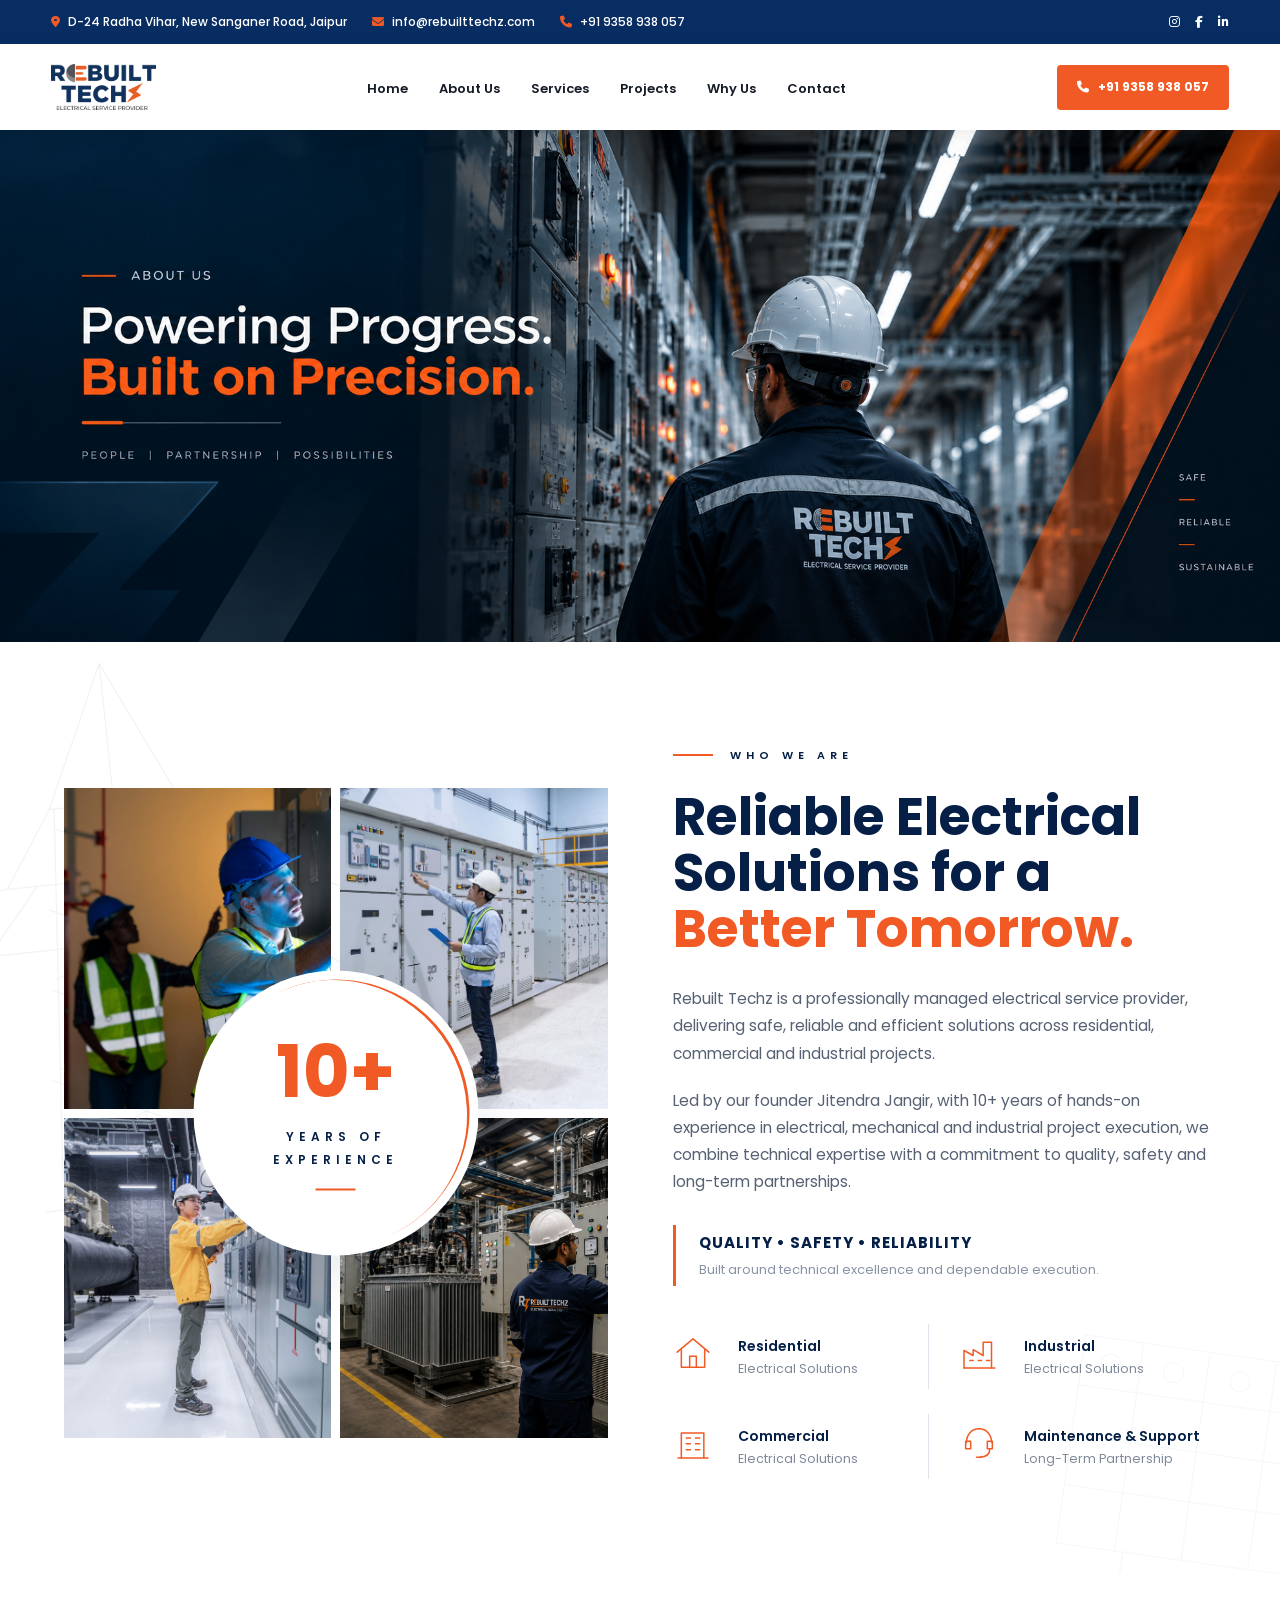
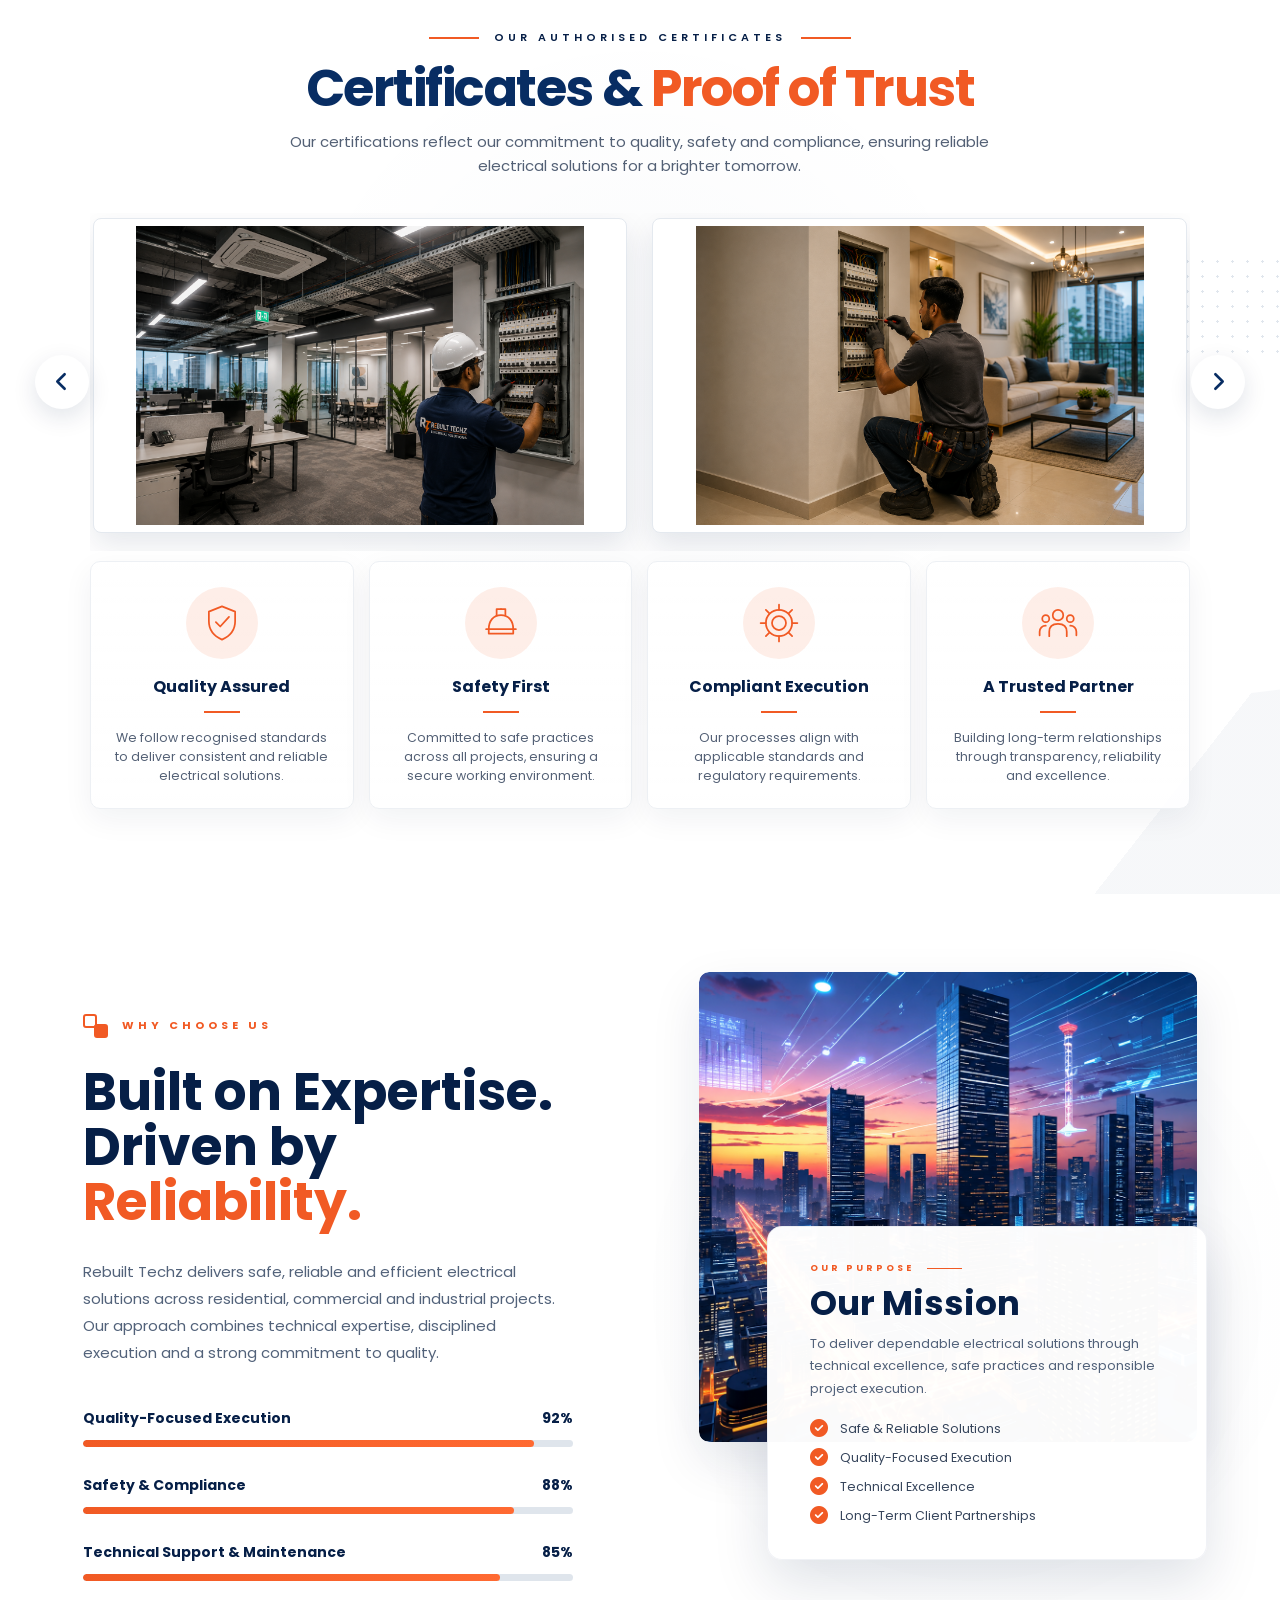
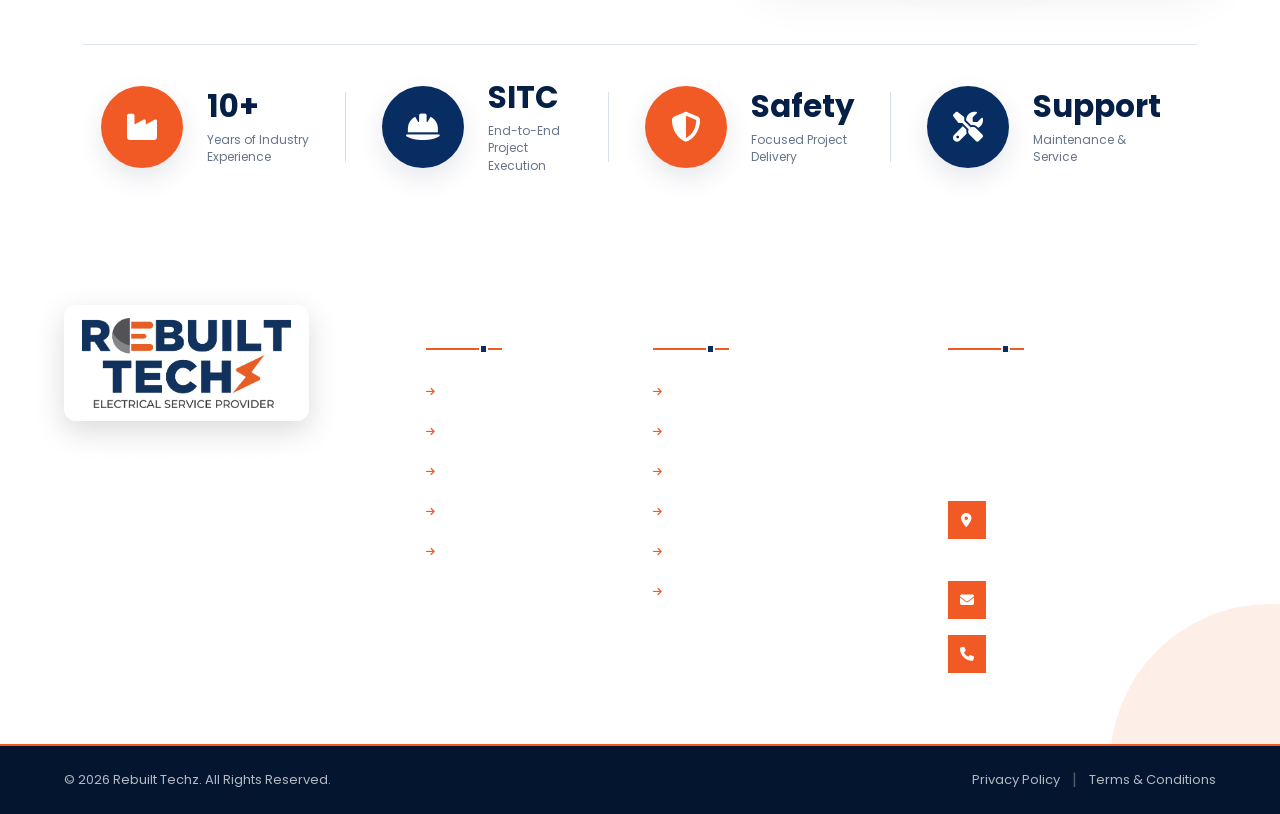
==== about.html @ bf057a12 "hi" ====
<!DOCTYPE html>
<html lang="en">
<head>
    <meta charset="UTF-8">
    <meta name="viewport" content="width=device-width, initial-scale=1.0">
    <title>Document</title>
    <link rel="stylesheet" href="about.css">
     <link
      rel="stylesheet"
      href="https://cdnjs.cloudflare.com/ajax/libs/font-awesome/6.5.2/css/all.min.css" />
         <!-- Google Font -->
    <link rel="preconnect" href="https://fonts.googleapis.com">
    <link rel="preconnect" href="https://fonts.gstatic.com" crossorigin>
    <link
      href="https://fonts.googleapis.com/css2?family=Montserrat:wght@400;500;600;700;800&display=swap"
      rel="stylesheet">

    <link rel="preconnect" href="https://fonts.googleapis.com">
    <link rel="preconnect" href="https://fonts.gstatic.com" crossorigin>

    <link
      href="https://fonts.googleapis.com/css2?family=Poppins:wght@400;500;600;700;800&display=swap"
      rel="stylesheet">
</head>
<body> 
    
    <!-- TOP BAR -->
    <div class="top-bar">
      <div class="top-bar-inner">

        <div class="top-info">

          <div class="top-item">
            <i class="fa-solid fa-location-dot"></i>
            <span>D-24 Radha Vihar, New Sanganer Road, Jaipur</span>
          </div>

          <div class="top-item">
            <i class="fa-solid fa-envelope"></i>
            <span>info@rebuilttechz.com</span>
          </div>

          <div class="top-item">
            <i class="fa-solid fa-phone"></i>
            <span>+91 9358 938 057</span>
          </div>

        </div>

        <div class="top-social">
          <a href="#"><i class="fa-brands fa-instagram"></i></a>
          <a href="#"><i class="fa-brands fa-facebook-f"></i></a>
          <a href="#"><i class="fa-brands fa-linkedin-in"></i></a>
        </div>

      </div>
    </div>

    <!-- NAVBAR -->
    <header class="navbar">

      <div class="nav-inner">

        <a href="#" class="logo">
          <!-- replace with your actual logo -->
          <img src="image/Rebuilt Techz Logo.png" alt="Rebuilt Techz">
        </a>

        <ul class="nav-links" id="navLinks">

          <li><a href="index.html">Home</a></li>
          <li><a href="about.html">About Us</a></li>
          <li><a href="services.html">Services</a></li>
          <li><a href="projects.html">Projects</a></li>
          <li><a href="why-us.html">Why Us</a></li>
          <li><a href="contact.html">Contact</a></li>

        </ul>

        <a href="tel:+919358938057" class="nav-call">
          <i class="fa-solid fa-phone"></i>
          +91 9358 938 057
        </a>

        <button class="menu-toggle" id="menuToggle">
          <i class="fa-solid fa-bars"></i>
        </button>

      </div>

    </header>
  <section class="about-reference-hero">
    <img
        src="image/about-hero.png"
        alt="Rebuilt Techz About Us"
        class="about-reference-img"
    >
</section>


<!-- =========================================================
     REBUILT TECHZ - WHO WE ARE SECTION
========================================================= -->

<section class="rt-about">

    <!-- ==========================================
         LIGHT TECHNICAL BACKGROUND - TOWER
    =========================================== -->
    <div class="rt-watermark rt-watermark-left" aria-hidden="true">

        <svg viewBox="0 0 420 650"
             xmlns="http://www.w3.org/2000/svg"
             fill="none"
             stroke="currentColor">

            <!-- Transmission Tower -->
            <path d="M210 30 L145 170 L275 170 Z"/>
            <path d="M210 30 L210 540"/>

            <path d="M145 170 L95 245"/>
            <path d="M275 170 L325 245"/>

            <path d="M95 245 H325"/>

            <path d="M125 245 L70 310"/>
            <path d="M295 245 L350 310"/>

            <path d="M70 310 H350"/>

            <path d="M150 170 L120 540"/>
            <path d="M270 170 L300 540"/>

            <!-- Internal Cross Members -->
            <path d="M150 190 L270 250"/>
            <path d="M270 190 L150 250"/>

            <path d="M135 270 L285 340"/>
            <path d="M285 270 L135 340"/>

            <path d="M130 350 L290 430"/>
            <path d="M290 350 L130 430"/>

            <path d="M120 440 L300 520"/>
            <path d="M300 440 L120 520"/>

            <!-- Base -->
            <path d="M120 540 H300"/>
            <path d="M100 570 H320"/>

            <!-- Power Lines -->
            <path d="M70 310 C15 330 5 360 -30 370"/>
            <path d="M350 310 C405 330 415 360 450 370"/>

            <path d="M95 245 C35 250 5 275 -30 285"/>
            <path d="M325 245 C385 250 415 275 450 285"/>

        </svg>

    </div>


    <!-- SECOND LIGHT TECHNICAL DRAWING -->
    <div class="rt-watermark rt-watermark-right" aria-hidden="true">

        <svg viewBox="0 0 500 500"
             xmlns="http://www.w3.org/2000/svg"
             fill="none"
             stroke="currentColor">

            <rect x="70" y="120" width="350" height="250"/>

            <path d="M70 180 H420"/>
            <path d="M70 240 H420"/>
            <path d="M70 300 H420"/>

            <path d="M140 120 V370"/>
            <path d="M220 120 V370"/>
            <path d="M300 120 V370"/>
            <path d="M370 120 V370"/>

            <circle cx="105" cy="150" r="12"/>
            <circle cx="180" cy="150" r="12"/>
            <circle cx="260" cy="150" r="12"/>
            <circle cx="335" cy="150" r="12"/>
            <circle cx="395" cy="150" r="12"/>

            <path d="M100 410 H400"/>
            <path d="M150 370 V410"/>
            <path d="M350 370 V410"/>

        </svg>

    </div>


    <div class="rt-about-container">

        <!-- ==========================================
             LEFT COLLAGE
        =========================================== -->
        <div class="rt-visual">

            <!-- <div class="rt-side-label">
                <span>PEOPLE</span>
                <span>POWER</span>
                <span>PROGRESS</span>
                <i></i>
            </div> -->


            <div class="rt-collage">

                <div class="rt-photo photo-one">
                    <img
                        src="image/ab-1.jpg"
                        alt="Electrical cable installation"
                    >
                </div>


                <div class="rt-photo photo-two">
                    <img
                        src="image/ab-2.jpg"
                        alt="Electrical control panel"
                    >
                </div>


                <div class="rt-photo photo-three">
                    <img
                        src="image/ab-3.jpg"
                        alt="Commercial electrical installation"
                    >
                </div>


                <div class="rt-photo photo-four">
                    <img
                        src="image/industrial.png"
                        alt="Electrical engineering planning"
                    >
                </div>


                <!-- EXPERIENCE CIRCLE -->
                <div class="rt-experience">

                    <div class="rt-experience-content">

                        <strong>10+</strong>

                        <span>
                            YEARS OF<br>
                            EXPERIENCE
                        </span>

                        <i></i>

                    </div>

                </div>


                <!-- ORANGE FLOATING CARD -->
                <!-- <div class="rt-orange-card">

                    <span>POWERING</span>
                    <span>SPACES</span>
                    <span>ENABLING</span>
                    <span>PEOPLE</span>

                    <i></i>

                </div> -->

            </div>

        </div>


        <!-- ==========================================
             RIGHT CONTENT
        =========================================== -->
        <div class="rt-content">

            <div class="rt-small-title">

                <i></i>

                <span>WHO WE ARE</span>

            </div>


            <h2>
                Reliable Electrical<br>
                Solutions for a<br>
                <span>Better Tomorrow.</span>
            </h2>


            <p>
                Rebuilt Techz is a professionally managed electrical
                service provider, delivering safe, reliable and efficient
                solutions across residential, commercial and industrial
                projects.
            </p>


            <p>
                Led by our founder Jitendra Jangir, with 10+ years of
                hands-on experience in electrical, mechanical and industrial
                project execution, we combine technical expertise with a
                commitment to quality, safety and long-term partnerships.
            </p>


            <!-- QUALITY BLOCK -->
            <div class="rt-quality">

                <strong>
                    QUALITY • SAFETY • RELIABILITY
                </strong>

                <span>
                    Built around technical excellence and dependable execution.
                </span>

            </div>


            <!-- SERVICES -->
            <div class="rt-services">

                <!-- Residential -->
                <div class="rt-service">

                    <div class="rt-icon">

                        <svg viewBox="0 0 48 48">
                            <path d="M5 23L24 7L43 23"/>
                            <path d="M10 20V41H38V20"/>
                            <path d="M20 41V28H28V41"/>
                        </svg>

                    </div>

                    <div>
                        <strong>Residential</strong>
                        <span>Electrical Solutions</span>
                    </div>

                </div>


                <!-- Industrial -->
                <div class="rt-service">

                    <div class="rt-icon">

                        <svg viewBox="0 0 48 48">
                            <path d="M6 42V21L17 27V20L29 27V11H39V42"/>
                            <path d="M6 42H43"/>
                            <path d="M13 33H17"/>
                            <path d="M23 33H27"/>
                            <path d="M33 33H37"/>
                        </svg>

                    </div>

                    <div>
                        <strong>Industrial</strong>
                        <span>Electrical Solutions</span>
                    </div>

                </div>


                <!-- Commercial -->
                <div class="rt-service">

                    <div class="rt-icon">

                        <svg viewBox="0 0 48 48">
                            <path d="M10 42V12H37V42"/>
                            <path d="M6 42H42"/>
                            <path d="M16 18H21"/>
                            <path d="M27 18H32"/>
                            <path d="M16 25H21"/>
                            <path d="M27 25H32"/>
                            <path d="M16 32H21"/>
                            <path d="M27 32H32"/>
                        </svg>

                    </div>

                    <div>
                        <strong>Commercial</strong>
                        <span>Electrical Solutions</span>
                    </div>

                </div>


                <!-- Maintenance -->
                <div class="rt-service">

                    <div class="rt-icon">

                        <svg viewBox="0 0 48 48">
                            <path d="M24 7C15 7 9 14 9 23"/>
                            <path d="M39 23C39 14 33 7 24 7"/>
                            <path d="M8 22H14V31H8Z"/>
                            <path d="M34 22H40V31H34Z"/>
                            <path d="M37 31C37 38 32 41 25 41"/>
                            <path d="M21 41H27"/>
                        </svg>

                    </div>

                    <div>
                        <strong>Maintenance & Support</strong>
                        <span>Long-Term Partnership</span>
                    </div>

                </div>

            </div>

        </div>

    </div>


    <!-- RIGHT SIDE DECORATIVE BRAND -->
    <!-- <div class="rt-right-brand">

        <span>REBUILT TECHZ</span>

        <i></i>

        <small>
            SAFE<br>
            RELIABLE<br>
            SUSTAINABLE
        </small>

    </div> -->

</section>

<section class="cert-section" id="certificates">

    <!-- Background Tower -->
    <!-- <svg class="cert-tower" viewBox="0 0 420 700"
         fill="none" xmlns="http://www.w3.org/2000/svg"
         aria-hidden="true">
        <g stroke="currentColor" stroke-width="1.25">
            <path d="M210 25L145 170H275L210 25Z"/>
            <path d="M210 25V600"/>

            <path d="M145 170L95 240H325L275 170"/>
            <path d="M95 240L55 315H365L325 240"/>

            <path d="M145 170L125 600"/>
            <path d="M275 170L295 600"/>

            <path d="M145 190L275 245"/>
            <path d="M275 190L145 245"/>

            <path d="M125 270L295 345"/>
            <path d="M295 270L125 345"/>

            <path d="M125 365L295 445"/>
            <path d="M295 365L125 445"/>

            <path d="M125 465L295 550"/>
            <path d="M295 465L125 550"/>

            <path d="M105 600H315"/>

            <path d="M55 315C5 325 -25 350 -65 370"/>
            <path d="M365 315C415 325 445 350 485 370"/>

            <path d="M95 240C45 245 10 270 -35 285"/>
            <path d="M325 240C375 245 410 270 455 285"/>
        </g>
    </svg> -->


    <!-- Decorative dots -->
    <div class="cert-dots cert-dots-right"></div>


    <!-- Top right decorative copy -->
    <!-- <div class="cert-side-copy">
        <span>ENGINEERING</span>
        <span>RELIABLE</span>
        <span>CONNECTIONS</span>
        <span>FOR A BRIGHTER</span>
        <span>TOMORROW.</span>
        <i></i>
    </div> -->


    <!-- ================= MAIN CONTAINER ================= -->

    <div class="cert-container">

        <!-- Heading -->
        <header class="cert-header">

            <div class="cert-eyebrow">
                <i></i>
                <span>OUR AUTHORISED CERTIFICATES</span>
                <i></i>
            </div>

            <h2>
                Certificates &amp;
                <span>Proof of Trust</span>
            </h2>

            <p>
                Our certifications reflect our commitment to quality,
                safety and compliance, ensuring reliable electrical
                solutions for a brighter tomorrow.
            </p>

        </header>


        <!-- =================================================
             CERTIFICATE SLIDER
        ================================================== -->

        <div class="cert-slider-wrapper">

            <button class="cert-arrow cert-prev"
                    type="button"
                    aria-label="Previous certificates">

                <svg viewBox="0 0 24 24">
                    <path d="M15 5L8 12L15 19"/>
                </svg>

            </button>


            <div class="cert-slider" id="certificateSlider">

                <!-- CERTIFICATE 1 -->
                <article class="certificate-card">

                    <img
                        src="image/commercial.png"
                        alt="Rebuilt Techz Udyam Registration Certificate"
                    >

                </article>


                <!-- CERTIFICATE 2 -->
                <article class="certificate-card">

                    <img
                        src="image/residencial.png"
                        alt="Rebuilt Techz ISO Certificate"
                    >

                </article>


                <!-- Add more certificates like this -->

                <article class="certificate-card">

                    <img
                        src="image/industrial.png"
                        alt="Rebuilt Techz Certificate"
                    >

                </article>

            </div>


            <button class="cert-arrow cert-next"
                    type="button"
                    aria-label="Next certificates">

                <svg viewBox="0 0 24 24">
                    <path d="M9 5L16 12L9 19"/>
                </svg>

            </button>

        </div>


        <!-- =================================================
             TRUST CARDS
        ================================================== -->

        <div class="trust-grid">

            <!-- QUALITY -->
            <article class="trust-card">

                <div class="trust-icon">

                    <svg viewBox="0 0 48 48">
                        <path d="M24 5L39 11V22C39 32 33 39 24 43C15 39 9 32 9 22V11L24 5Z"/>
                        <path d="M17 23L22 28L32 17"/>
                    </svg>

                </div>

                <h3>Quality Assured</h3>

                <i class="trust-line"></i>

                <p>
                    We follow recognised standards to deliver consistent
                    and reliable electrical solutions.
                </p>

            </article>


            <!-- SAFETY -->
            <article class="trust-card">

                <div class="trust-icon">

                    <svg viewBox="0 0 48 48">
                        <path d="M10 31C10 22 15 15 24 15C33 15 38 22 38 31"/>
                        <path d="M7 31H41"/>
                        <path d="M10 31V36H38V31"/>
                        <path d="M19 15V8H24"/>
                        <path d="M29 15V8H24"/>
                    </svg>

                </div>

                <h3>Safety First</h3>

                <i class="trust-line"></i>

                <p>
                    Committed to safe practices across all projects,
                    ensuring a secure working environment.
                </p>

            </article>


            <!-- COMPLIANCE -->
            <article class="trust-card">

                <div class="trust-icon">

                    <svg viewBox="0 0 48 48">
                        <circle cx="24" cy="24" r="8"/>
                        <circle cx="24" cy="24" r="15"/>
                        <path d="M24 3V9"/>
                        <path d="M24 39V45"/>
                        <path d="M3 24H9"/>
                        <path d="M39 24H45"/>
                        <path d="M9 9L13 13"/>
                        <path d="M35 35L39 39"/>
                        <path d="M39 9L35 13"/>
                        <path d="M13 35L9 39"/>
                    </svg>

                </div>

                <h3>Compliant Execution</h3>

                <i class="trust-line"></i>

                <p>
                    Our processes align with applicable standards and
                    regulatory requirements.
                </p>

            </article>


            <!-- PARTNER -->
            <article class="trust-card">

                <div class="trust-icon">

                    <svg viewBox="0 0 48 48">
                        <circle cx="24" cy="15" r="6"/>
                        <circle cx="10" cy="19" r="4"/>
                        <circle cx="38" cy="19" r="4"/>

                        <path d="M14 39V34C14 28 18 25 24 25C30 25 34 28 34 34V39"/>
                        <path d="M3 38V34C3 30 6 27 10 27"/>
                        <path d="M45 38V34C45 30 42 27 38 27"/>
                    </svg>

                </div>

                <h3>A Trusted Partner</h3>

                <i class="trust-line"></i>

                <p>
                    Building long-term relationships through transparency,
                    reliability and excellence.
                </p>

            </article>

        </div>

    </div>


    <!-- Bottom-left navy decoration -->
    <!-- <div class="cert-navy-shape">

        <div class="cert-orange-stripes">
            <span></span>
            <span></span>
        </div> -->

        <!-- <div class="cert-navy-copy">
            POWERING<br>
            PROGRESS<br>
            TOGETHER.
            <i></i>
        </div> -->

    </div>


    <!-- Bottom-right subtle shape -->
    <div class="cert-bottom-shape"></div>

</section>

<section class="rt-why-v2" id="why-us">

  <div class="rt-why-inner">

    <div class="rt-why-main">

      <div class="rt-why-copy">

        <div class="rt-kicker">
          <span class="rt-kicker-icon">
            <i></i>
            <i></i>
          </span>
          <span>WHY CHOOSE US</span>
        </div>

        <h2>
          Built on Expertise.<br>
          Driven by <span>Reliability.</span>
        </h2>

        <p class="rt-lead">
          Rebuilt Techz delivers safe, reliable and efficient electrical
          solutions across residential, commercial and industrial projects.
          Our approach combines technical expertise, disciplined execution
          and a strong commitment to quality.
        </p>

        <div class="rt-bars">

          <div class="rt-bar-item">
            <div class="rt-bar-head">
              <strong>Quality-Focused Execution</strong>
              <b>92%</b>
            </div>

            <div class="rt-bar-track">
              <span data-progress="92"></span>
            </div>
          </div>

          <div class="rt-bar-item">
            <div class="rt-bar-head">
              <strong>Safety &amp; Compliance</strong>
              <b>88%</b>
            </div>

            <div class="rt-bar-track">
              <span data-progress="88"></span>
            </div>
          </div>

          <div class="rt-bar-item">
            <div class="rt-bar-head">
              <strong>Technical Support &amp; Maintenance</strong>
              <b>85%</b>
            </div>

            <div class="rt-bar-track">
              <span data-progress="85"></span>
            </div>
          </div>

        </div>
      </div>


      <div class="rt-why-visual">

        <div class="rt-photo-frame">
          <img
            src="image/Lighting-Solutions.png"
            alt="Rebuilt Techz electrical solutions"
          >
        </div>

        <div class="rt-mission">

          <div class="rt-mission-label">
            <span>OUR PURPOSE</span>
            <i></i>
          </div>

          <h3>Our Mission</h3>

          <p>
            To deliver dependable electrical solutions through technical
            excellence, safe practices and responsible project execution.
          </p>

          <ul>
            <li>
              <i class="fa-solid fa-circle-check"></i>
              <span>Safe &amp; Reliable Solutions</span>
            </li>

            <li>
              <i class="fa-solid fa-circle-check"></i>
              <span>Quality-Focused Execution</span>
            </li>

            <li>
              <i class="fa-solid fa-circle-check"></i>
              <span>Technical Excellence</span>
            </li>

            <li>
              <i class="fa-solid fa-circle-check"></i>
              <span>Long-Term Client Partnerships</span>
            </li>
          </ul>

        </div>
      </div>

    </div>


    <div class="rt-feature-row">

      <article class="rt-feature">

        <div class="rt-feature-icon orange">
          <i class="fa-solid fa-industry"></i>
        </div>

        <div>
          <strong>10+</strong>
          <p>Years of Industry Experience</p>
        </div>

      </article>


      <article class="rt-feature">

        <div class="rt-feature-icon blue">
          <i class="fa-solid fa-helmet-safety"></i>
        </div>

        <div>
          <strong>SITC</strong>
          <p>End-to-End Project Execution</p>
        </div>

      </article>


      <article class="rt-feature">

        <div class="rt-feature-icon orange">
          <i class="fa-solid fa-shield-halved"></i>
        </div>

        <div>
          <strong>Safety</strong>
          <p>Focused Project Delivery</p>
        </div>

      </article>


      <article class="rt-feature">

        <div class="rt-feature-icon blue">
          <i class="fa-solid fa-screwdriver-wrench"></i>
        </div>

        <div>
          <strong>Support</strong>
          <p>Maintenance &amp; Service</p>
        </div>

      </article>

    </div>

  </div>

</section>

 <footer class="rebuilt-footer">

      <div class="rebuilt-footer-main">
        <div class="rebuilt-footer-container">

          <!-- =========================
           BRAND
      ========================== -->
          <div class="rebuilt-footer-brand">

            <a href="index.html" class="rebuilt-footer-logo">
              <img src="image/Rebuilt Techz Logo.png" alt="Rebuilt Techz">
            </a>

            <p>
              Rebuilt Techz delivers reliable electrical solutions
              across residential, commercial and industrial sectors,
              with a focus on safety, quality and efficient execution.
            </p>

            <div class="rebuilt-socials">

              <a href="#" aria-label="Facebook">
                <i class="fa-brands fa-facebook-f"></i>
              </a>

              <a href="#" aria-label="Instagram">
                <i class="fa-brands fa-instagram"></i>
              </a>

              <a href="#" aria-label="LinkedIn">
                <i class="fa-brands fa-linkedin-in"></i>
              </a>

              <a href="#" aria-label="YouTube">
                <i class="fa-brands fa-youtube"></i>
              </a>

            </div>

          </div>

          <!-- =========================
           QUICK LINKS
      ========================== -->
          <div class="rebuilt-footer-col">

            <h3>Quick Links</h3>
            <div class="rebuilt-heading-line"></div>

            <ul>
              <li>
                <a href="index.html">
                  <i class="fa-solid fa-arrow-right"></i>
                  Home
                </a>
              </li>

              <li>
                <a href="about.html">
                  <i class="fa-solid fa-arrow-right"></i>
                  About Us
                </a>
              </li>

              <li>
                <a href="services.html">
                  <i class="fa-solid fa-arrow-right"></i>
                  Services
                </a>
              </li>

              <li>
                <a href="projects.html">
                  <i class="fa-solid fa-arrow-right"></i>
                  Projects
                </a>
              </li>

              <li>
                <a href="contact.html">
                  <i class="fa-solid fa-arrow-right"></i>
                  Contact Us
                </a>
              </li>
            </ul>

          </div>

          <!-- =========================
           SERVICES
      ========================== -->
          <div class="rebuilt-footer-col">

            <h3>Our Services</h3>
            <div class="rebuilt-heading-line"></div>

            <ul>
              <li>
                <a href="services.html">
                  <i class="fa-solid fa-arrow-right"></i>
                  Electrical Panels
                </a>
              </li>

              <li>
                <a href="services.html">
                  <i class="fa-solid fa-arrow-right"></i>
                  Electrical Infrastructure
                </a>
              </li>

              <li>
                <a href="services.html">
                  <i class="fa-solid fa-arrow-right"></i>
                  Earthing & Protection
                </a>
              </li>

              <li>
                <a href="services.html">
                  <i class="fa-solid fa-arrow-right"></i>
                  Lighting Solutions
                </a>
              </li>

              <li>
                <a href="services.html">
                  <i class="fa-solid fa-arrow-right"></i>
                  Power Systems
                </a>
              </li>

              <li>
                <a href="services.html">
                  <i class="fa-solid fa-arrow-right"></i>
                  Solar Systems
                </a>
              </li>
            </ul>

          </div>

          <!-- =========================
           CONTACT
      ========================== -->
          <div class="rebuilt-footer-col rebuilt-contact">

            <h3>Get In Touch!</h3>
            <div class="rebuilt-heading-line"></div>

            <p class="rebuilt-contact-intro">
              Have an electrical requirement or upcoming project?
              Connect with our team.
            </p>

            <div class="rebuilt-contact-row">

              <span class="rebuilt-contact-icon">
                <i class="fa-solid fa-location-dot"></i>
              </span>

              <span>
                Nandani Apartment IV, D-24, Radha Vihar, Vishwa Nagar, Shiva
                Colony, Govindpuri, Jaipur, Rajasthan 302019
              </span>

            </div>

            <div class="rebuilt-contact-row">

              <span class="rebuilt-contact-icon">
                <i class="fa-solid fa-envelope"></i>
              </span>

              <a href="mailto:info@rebuilttechz.com">
                info@rebuilttechz.com
              </a>

            </div>

            <div class="rebuilt-contact-row">

              <span class="rebuilt-contact-icon">
                <i class="fa-solid fa-phone"></i>
              </span>

              <a href="tel:+919358938057">
                +91 93589 38057
              </a>

            </div>

          </div>

        </div>
      </div>

      <!-- =========================
       BOTTOM
  ========================== -->
      <div class="rebuilt-footer-bottom">

        <div class="rebuilt-footer-bottom-inner">

          <p>
            © 2026 Rebuilt Techz. All Rights Reserved.
          </p>

          <div>
            <a href="#">Privacy Policy</a>
            <span>|</span>
            <a href="#">Terms & Conditions</a>
          </div>

        </div>

      </div>

    </footer>

<script>
  window.addEventListener("load", () => {
    document.querySelector(".about-hero").classList.add("loaded");
  });
</script>

<script>

document.addEventListener("DOMContentLoaded", () => {

    /* =========================================
       CERTIFICATE SLIDER
    ========================================= */

    const slider =
        document.querySelector("#certificateSlider");

    const prevButton =
        document.querySelector(".cert-prev");

    const nextButton =
        document.querySelector(".cert-next");


    if (slider && prevButton && nextButton) {

        const getScrollAmount = () => {

            const card =
                slider.querySelector(".certificate-card");

            if (!card) return 0;

            const gap = 25;

            return card.offsetWidth + gap;

        };


        nextButton.addEventListener("click", () => {

            slider.scrollBy({
                left: getScrollAmount(),
                behavior: "smooth"
            });

        });


        prevButton.addEventListener("click", () => {

            slider.scrollBy({
                left: -getScrollAmount(),
                behavior: "smooth"
            });

        });

    }


    /* =========================================
       SCROLL REVEAL
    ========================================= */

    const section =
        document.querySelector(".cert-section");


    if (section) {

        const observer =
            new IntersectionObserver(

                entries => {

                    entries.forEach(entry => {

                        if (entry.isIntersecting) {

                            section.classList.add(
                                "cert-visible"
                            );

                            observer.unobserve(section);

                        }

                    });

                },

                {
                    threshold: 0.12
                }

            );


        observer.observe(section);

    }

});

</script>

<script>
document.addEventListener("DOMContentLoaded", function () {

  const section = document.querySelector(".rt-why-v2");

  if (!section) return;

  const observer = new IntersectionObserver(
    function (entries) {

      entries.forEach(function (entry) {

        if (!entry.isIntersecting) return;

        section.classList.add("is-visible");

        const bars =
          section.querySelectorAll(".rt-bar-track span");

        bars.forEach(function (bar, index) {

          const value =
            bar.getAttribute("data-progress");

          setTimeout(function () {
            bar.style.width = value + "%";
          }, 250 + (index * 180));

        });

        observer.unobserve(section);
      });

    },
    {
      threshold: 0.15
    }
  );

  observer.observe(section);

});
</script>
<script>
/* =========================================================
   MOBILE NAVBAR TOGGLE
========================================================= */

const menuToggle = document.querySelector(".menu-toggle");
const navLinks = document.querySelector(".nav-links");

if (menuToggle && navLinks) {

  menuToggle.addEventListener("click", () => {
    navLinks.classList.toggle("active");
  });

  navLinks.querySelectorAll("a").forEach((link) => {
    link.addEventListener("click", () => {
      navLinks.classList.remove("active");
    });
  });

}
</script>
</body>
</html>
---- about.css ----
/* =========================================================
   RESET
========================================================= */

* {
  margin: 0;
  padding: 0;
  box-sizing: border-box;
}

html {
  scroll-behavior: smooth;
}

body {
  margin: 0;
  font-family: "Poppins", sans-serif;
  color: #111827;
  background: #ffffff;
  overflow-x: hidden;
}

img {
  max-width: 100%;
}

button,
input,
textarea {
  font-family: inherit;
}


/* =========================================================
   COLORS
========================================================= */

:root {
  --navy: #082d63;
  --navy-dark: #061f47;

  --orange: #f15a24;

  --white: #ffffff;

  --text: #262c35;
  --muted: #616872;

  --line: #d9dee5;

  --light: #f5f7fa;
}


/* =========================================================
   TOP BAR
========================================================= */

.top-bar {
  width: 100%;
  min-height: 44px;

  display: flex;
  align-items: center;

  background: var(--navy);
  color: #ffffff;
}

.top-bar-inner {
  width: min(1180px, 92%);
  margin: 0 auto;

  display: flex;
  justify-content: space-between;
  align-items: center;

  gap: 25px;

  font-size: 12px;
  font-weight: 500;
}

.top-info {
  display: flex;
  align-items: center;

  gap: 25px;

  flex-wrap: wrap;
}

.top-item {
  display: flex;
  align-items: center;

  gap: 8px;
}

.top-item i {
  color: var(--orange);
  font-size: 12px;
}

.top-social {
  display: flex;
  align-items: center;

  gap: 15px;
}

.top-social a {
  color: #ffffff;

  text-decoration: none;

  font-size: 12px;

  transition: color 0.25s ease;
}

.top-social a:hover {
  color: var(--orange);
}


/* =========================================================
   NAVBAR
========================================================= */

.navbar {
  position: relative;

  width: 100%;

  background: #ffffff;

  z-index: 100;

  box-shadow:
    0 4px 18px rgba(0, 0, 0, 0.045);
}

.nav-inner {
  width: min(1180px, 92%);
  min-height: 86px;

  margin: 0 auto;

  display: flex;
  align-items: center;
  justify-content: space-between;

  gap: 35px;
}


/* logo */

.logo {
  display: flex;
  align-items: center;

  flex-shrink: 0;

  text-decoration: none;
}

.logo img {
  width: 105px;
  height: auto;

  display: block;
}


/* links */

.nav-links {
  display: flex;
  align-items: center;

  gap: 31px;

  margin: 0;
  padding: 0;

  list-style: none;
}

.nav-links li {
  list-style: none;
}

.nav-links a {
  position: relative;

  display: inline-block;

  color: #151b26;

  text-decoration: none;

  font-size: 13px;
  font-weight: 600;

  transition: color 0.25s ease;
}

.nav-links a::after {
  content: "";

  position: absolute;

  left: 0;
  bottom: -7px;

  width: 0;
  height: 2px;

  background: var(--orange);

  transition: width 0.25s ease;
}

.nav-links a:hover {
  color: var(--orange);
}

.nav-links a:hover::after {
  width: 100%;
}


/* call button */

.nav-call {
  min-height: 45px;

  padding: 0 20px;

  display: inline-flex;
  align-items: center;
  justify-content: center;

  gap: 9px;

  border-radius: 4px;

  background: var(--orange);
  color: #ffffff;

  text-decoration: none;

  font-size: 12px;
  font-weight: 700;

  white-space: nowrap;

  transition:
    background 0.25s ease,
    transform 0.25s ease;
}

.nav-call:hover {
  background: var(--navy);

  transform: translateY(-2px);
}


/* hamburger */

.menu-toggle {
  display: none;

  border: 0;
  outline: 0;

  background: transparent;

  color: var(--navy);

  font-size: 24px;

  cursor: pointer;
}
.navbar {
  position: sticky;
  top: 0;
  width: 100%;
  background: #ffffff;
  z-index: 9999;

  box-shadow:
    0 4px 18px rgba(0, 0, 0, 0.08);
}

/* =========================================================
   TOP BAR & NAVBAR — RESPONSIVE
========================================================= */


/* =========================================================
   SMALL LAPTOP
========================================================= */

@media (max-width: 1100px) {

  .top-bar-inner,
  .nav-inner {
    width: 94%;
  }

  .nav-links {
    gap: 22px;
  }

  .nav-links a {
    font-size: 12px;
  }

  .nav-call {
    padding: 0 16px;
  }

  .logo img {
    width: 98px;
  }

}


/* =========================================================
   TABLET
========================================================= */

@media (max-width: 900px) {

  /* =========================================================
     TOP BAR
  ========================================================= */

  .top-bar {
    min-height: 42px;
  }

  .top-bar-inner {
    width: 92%;
    gap: 15px;
  }

  .top-info {
    gap: 15px;
  }

  .top-item {
    font-size: 11px;
  }

  .top-social {
    gap: 12px;
  }


  /* =========================================================
     NAVBAR
  ========================================================= */

  .nav-inner {
    position: relative;
    width: 92%;
    min-height: 76px;
  }

  .logo img {
    width: 95px;
  }

  .menu-toggle {
    display: block;
    margin-left: auto;
  }

  .nav-call {
    min-height: 42px;
    padding: 0 16px;
    font-size: 11px;
  }


  /* =========================================================
     MOBILE NAVIGATION MENU
  ========================================================= */

  .nav-links {
    position: absolute;
    z-index: 999;

    top: 100%;
    left: 0;

    width: 100%;

    display: flex;
    flex-direction: column;
    align-items: stretch;

    gap: 0;

    padding: 10px 0;

    background: #ffffff;

    border-top: 1px solid #edf0f4;

    box-shadow:
      0 15px 30px rgba(6, 31, 71, 0.10);

    opacity: 0;
    visibility: hidden;

    transform: translateY(-10px);

    transition:
      opacity 0.3s ease,
      visibility 0.3s ease,
      transform 0.3s ease;
  }

  .nav-links.active {
    opacity: 1;
    visibility: visible;
    transform: translateY(0);
  }

  .nav-links li {
    width: 100%;
  }

  .nav-links a {
    display: block;

    width: 100%;

    padding: 13px 20px;

    color: var(--navy);

    font-size: 13px;
    font-weight: 600;
  }

  .nav-links a::after {
    display: none;
  }

  .nav-links a:hover {
    color: var(--orange);
    background: #f8fafc;
  }

}


/* =========================================================
   MOBILE
========================================================= */

@media (max-width: 650px) {

  /* =========================================================
     TOP BAR
  ========================================================= */

  .top-bar {
    min-height: auto;
    padding: 9px 0;
  }

  .top-bar-inner {
    width: 90%;

    justify-content: center;

    font-size: 10px;
  }

  .top-info {
    justify-content: center;
    gap: 8px 15px;
  }

  .top-item {
    gap: 6px;
    font-size: 10px;
  }

  .top-item i {
    font-size: 10px;
  }

  .top-social {
    display: none;
  }


  /* =========================================================
     NAVBAR
  ========================================================= */

  .nav-inner {
    width: 90%;
    min-height: 70px;
    gap: 15px;
  }

  .logo img {
    width: 88px;
  }

  .menu-toggle {
    font-size: 22px;
  }

  .nav-call {
    min-height: 39px;

    padding: 0 13px;

    gap: 7px;

    font-size: 10px;
  }


  /* =========================================================
     MOBILE NAVIGATION LINKS
  ========================================================= */

  .nav-links {
    padding: 8px 0;
  }

  .nav-links a {
    padding: 12px 18px;
    font-size: 12px;
  }

}


/* =========================================================
   SMALL MOBILE
========================================================= */

@media (max-width: 480px) {

  /* =========================================================
     TOP BAR
  ========================================================= */

  .top-bar-inner {
    width: 94%;
  }

  .top-info {
    width: 100%;

    justify-content: center;

    gap: 6px 12px;
  }

  .top-item {
    font-size: 9px;
  }


  /* =========================================================
     NAVBAR
  ========================================================= */

  .nav-inner {
    width: 92%;
    min-height: 66px;
  }

  .logo img {
    width: 82px;
  }

  .nav-call {
    min-height: 37px;

    padding: 0 11px;

    font-size: 9px;
  }

  .nav-call i {
    font-size: 10px;
  }

  .menu-toggle {
    font-size: 21px;
  }


  /* =========================================================
     NAVIGATION DROPDOWN
  ========================================================= */

  .nav-links a {
    padding: 11px 16px;
  }

}


/* =========================================================
   EXTRA SMALL MOBILE
========================================================= */

@media (max-width: 380px) {

  /* =========================================================
     TOP BAR
  ========================================================= */

  .top-info {
    flex-direction: column;
    gap: 4px;
  }


  /* =========================================================
     NAVBAR
  ========================================================= */

  .logo img {
    width: 78px;
  }

  .nav-call {
    padding: 0 9px;
  }

  .nav-call span {
    display: none;
  }

}

/* =========================================
   ABOUT HERO - REFERENCE IMAGE
========================================= */

.about-reference-hero {
    position: relative;
    width: 100%;
    overflow: hidden;

    background: #031827;
}

/* Reference image ko original ratio me show karega */
.about-reference-img {
    display: block;

    width: 100%;
    height: auto;

    max-width: none;

    object-fit: contain;

    margin: 0;
    padding: 0;
}


/* Large Desktop */
@media (min-width: 1600px) {

    .about-reference-hero {
        width: 100%;
    }

    .about-reference-img {
        width: 100%;
        height: auto;
    }
}


/* Tablet */
@media (max-width: 991px) {

    .about-reference-hero {
        width: 100%;
    }

    .about-reference-img {
        width: 100%;
        height: auto;
    }
}


/* Mobile */
@media (max-width: 600px) {

    .about-reference-hero {
        height: 500px;
    }

    .about-reference-img {
        width: 100%;
        height: 100%;

        object-fit: cover;

        /* image ka important centre/right portion */
        object-position: 55% center;
    }
}







/* =========================================================
   VARIABLES
========================================================= */

.rt-about {

    --navy: #082d63;
    --navy-dark: #061f47;
    --orange: #f15a24;
    --text: #566174;
    --light-text: #9aa5b6;

    position: relative;

    width: 100%;

    padding: 105px 0 95px;

    background: #ffffff;

    overflow: hidden;

    font-family: "Poppins", Arial, sans-serif;
}


/* =========================================================
   MAIN CONTAINER
========================================================= */

.rt-about-container {

    position: relative;

    z-index: 5;

    width: min(1450px, 86%);

    margin: auto;

    display: grid;

    grid-template-columns:
        minmax(0, 1fr)
        minmax(0, 1fr);

    align-items: center;

    gap: 105px;
}


/* =========================================================
   BACKGROUND TECHNICAL WATERMARKS
========================================================= */

.rt-watermark {

    position: absolute;

    z-index: 1;

    pointer-events: none;

    color: var(--navy);
}


.rt-watermark svg {

    display: block;

    width: 100%;

    height: 100%;

    stroke-width: 1.1;
}


/* Transmission tower */

.rt-watermark-left {

    width: 430px;

    height: 650px;

    left: -85px;

    top: -10px;

    opacity: 0.055;

    transform: rotate(-6deg);
}


/* Panel drawing */

.rt-watermark-right {

    width: 420px;

    height: 420px;

    right: -150px;

    bottom: -100px;

    opacity: 0.035;

    transform: rotate(8deg);
}


/* =========================================================
   LEFT VISUAL
========================================================= */

.rt-visual {

    position: relative;

    min-height: 650px;
}


.rt-collage {

    position: relative;

    width: 650px;

    max-width: 100%;

    height: 650px;

    margin-left: auto;

    display: grid;

    grid-template-columns: 1fr 1fr;

    grid-template-rows: 1fr 1fr;

    gap: 9px;
}


/* =========================================================
   ABOUT COLLAGE IMAGES
========================================================= */

.rt-photo {

    position: relative;

    overflow: hidden;

    background: #e9edf2;
}


.rt-photo img {

    width: 100%;

    height: 100%;

    display: block;

    object-fit: cover;

    transition:
        transform .8s cubic-bezier(.2,.7,.2,1),
        filter .5s ease;
}


.rt-photo:hover img {

    transform: scale(1.055);
}


.photo-one {

    grid-column: 1;

    grid-row: 1;
}


.photo-two {

    grid-column: 2;

    grid-row: 1;
}


.photo-three {

    grid-column: 1;

    grid-row: 2;
}


.photo-four {

    grid-column: 2;

    grid-row: 2;
}


/* subtle image treatment */

.rt-photo::after {

    content: "";

    position: absolute;

    inset: 0;

    background:
        linear-gradient(
            135deg,
            rgba(6,31,71,.08),
            transparent 60%
        );

    pointer-events: none;
}


/* =========================================================
   EXPERIENCE CIRCLE
========================================================= */

.rt-experience {

    position: absolute;

    z-index: 10;

    left: 50%;

    top: 50%;

    transform: translate(-50%, -50%);

    width: 285px;

    height: 285px;

    border-radius: 50%;

    background: #ffffff;

    display: flex;

    align-items: center;

    justify-content: center;

    box-shadow:
        0 18px 55px rgba(6,31,71,.09);
}


/* orange partial ring */

.rt-experience::after {

    content: "";

    position: absolute;

    inset: 9px;

    border-radius: 50%;

    border-right: 3px solid var(--orange);

    transform: rotate(-25deg);
}


.rt-experience-content {

    position: relative;

    z-index: 2;

    text-align: center;
}


.rt-experience strong {

    display: block;

    color: var(--orange);

    font-size: 72px;

    line-height: 1;

    font-weight: 700;
}


.rt-experience span {

    display: block;

    margin-top: 18px;

    color: var(--navy-dark);

    font-size: 12px;

    line-height: 1.9;

    letter-spacing: 5px;

    font-weight: 600;
}


.rt-experience i {

    display: block;

    width: 40px;

    height: 2px;

    margin: 18px auto 0;

    background: var(--orange);
}


/* =========================================================
   ORANGE CARD
========================================================= */

.rt-orange-card {

    position: absolute;

    z-index: 12;

    left: -70px;

    bottom: 35px;

    width: 185px;

    min-height: 195px;

    padding: 35px 30px;

    background:
        linear-gradient(
            145deg,
            #ff6a2f,
            var(--orange)
        );

    color: #ffffff;

    display: flex;

    flex-direction: column;

    gap: 8px;

    box-shadow:
        0 20px 45px rgba(241,90,36,.2);
}


.rt-orange-card span {

    font-size: 11px;

    font-weight: 600;

    letter-spacing: 4px;
}


.rt-orange-card i {

    display: block;

    width: 38px;

    height: 2px;

    margin-top: 18px;

    background: #ffffff;
}


/* =========================================================
   SIDE TEXT
========================================================= */

.rt-side-label {

    position: absolute;

    z-index: 6;

    left: -75px;

    top: -35px;

    display: flex;

    flex-direction: column;

    gap: 7px;
}


.rt-side-label span {

    color: var(--light-text);

    font-size: 10px;

    font-weight: 600;

    letter-spacing: 5px;
}


.rt-side-label i {

    width: 40px;

    height: 2px;

    margin-top: 18px;

    background: var(--orange);
}


/* =========================================================
   RIGHT CONTENT
========================================================= */

.rt-content {

    position: relative;

    max-width: 670px;
}


.rt-small-title {

    display: flex;

    align-items: center;

    gap: 17px;

    margin-bottom: 25px;
}


.rt-small-title i {

    display: block;

    width: 40px;

    height: 2px;

    background: var(--orange);
}


.rt-small-title span {

    color: var(--navy-dark);

    font-size: 11px;

    font-weight: 600;

    letter-spacing: 5px;
}


/* =========================================================
   ABOUT CONTENT HEADING
========================================================= */

.rt-content h2 {

    margin: 0 0 28px;

    color: var(--navy-dark);

    font-size: clamp(42px, 3.6vw, 62px);

    line-height: 1.08;

    font-size: 52px;

    font-weight: 700;
}


.rt-content h2 span {

    color: var(--orange);
}


/* =========================================================
   ABOUT CONTENT PARAGRAPH
========================================================= */

.rt-content p {

    max-width: 650px;

    margin: 0 0 20px;

    color: var(--text);

    font-size: 15.5px;

    line-height: 1.75;
}


/* =========================================================
   QUALITY BLOCK
========================================================= */

.rt-quality {

    position: relative;

    margin-top: 30px;

    padding: 6px 0 6px 23px;

    border-left: 3px solid var(--orange);
}


.rt-quality strong {

    display: block;

    color: var(--navy-dark);

    font-size: 15px;

    letter-spacing: 1px;
}


.rt-quality span {

    display: block;

    margin-top: 6px;

    color: #8893a3;

    font-size: 13px;
}


/* =========================================================
   SERVICES
========================================================= */

.rt-services {

    display: grid;

    grid-template-columns: 1fr 1fr;

    column-gap: 30px;

    row-gap: 25px;

    margin-top: 38px;
}


.rt-service {

    display: flex;

    align-items: center;

    min-height: 65px;

    gap: 17px;
}


.rt-service:nth-child(odd) {

    border-right: 1px solid #dfe4ea;
}


/* Service SVG icon */

.rt-icon {

    width: 48px;

    flex: 0 0 48px;
}


.rt-icon svg {

    width: 40px;

    height: 40px;

    fill: none;

    stroke: var(--orange);

    stroke-width: 1.8;

    stroke-linecap: round;

    stroke-linejoin: round;
}


.rt-service strong {

    display: block;

    color: var(--navy-dark);

    font-size: 14px;

    font-weight: 600;
}


.rt-service span {

    display: block;

    margin-top: 3px;

    color: #7d8898;

    font-size: 12.5px;
}


/* =========================================================
   RIGHT VERTICAL BRAND
========================================================= */

.rt-right-brand {

    position: absolute;

    z-index: 4;

    right: 28px;

    top: 90px;

    bottom: 90px;

    display: flex;

    flex-direction: column;

    align-items: center;
}


.rt-right-brand > span {

    color: #9aa5b5;

    font-size: 9px;

    letter-spacing: 5px;

    writing-mode: vertical-rl;
}


.rt-right-brand > i {

    display: block;

    width: 1px;

    height: 300px;

    margin: 22px 0;

    background: #d5dae1;
}


.rt-right-brand small {

    color: #a0aabb;

    font-size: 7px;

    line-height: 2.1;

    letter-spacing: 2.5px;
}


/* =========================================================
   TABLET
========================================================= */

@media (max-width: 1350px) {

    .rt-about-container {

        width: 90%;

        gap: 65px;
    }


    .rt-orange-card {

        left: -35px;
    }


    .rt-side-label,
    .rt-right-brand {

        display: none;
    }

}


/* =========================================================
   SMALL LAPTOP / TABLET
========================================================= */

@media (max-width: 1050px) {

    .rt-about {

        padding: 75px 0;
    }


    .rt-about-container {

        grid-template-columns: 1fr;

        width: min(800px, 88%);

        gap: 75px;
    }


    .rt-visual {

        min-height: auto;
    }


    .rt-collage {

        width: 700px;

        max-width: 100%;

        margin: auto;
    }


    .rt-content {

        max-width: 100%;
    }


    .rt-watermark-left {

        left: -150px;

        opacity: .04;
    }

}


/* =========================================================
   MOBILE
========================================================= */

@media (max-width: 650px) {

    .rt-about {

        padding: 55px 0 65px;
    }


    .rt-about-container {

        width: 88%;

        gap: 55px;
    }


    .rt-collage {

        height: 470px;

        gap: 5px;
    }


    .rt-experience {

        width: 195px;

        height: 195px;
    }


    .rt-experience strong {

        font-size: 48px;
    }


    .rt-experience span {

        margin-top: 12px;

        font-size: 8px;

        letter-spacing: 3px;
    }


    .rt-experience i {

        margin-top: 12px;
    }


    .rt-orange-card {

        left: -12px;

        bottom: 15px;

        width: 125px;

        min-height: 140px;

        padding: 23px 18px;
    }


    .rt-orange-card span {

        font-size: 7px;

        letter-spacing: 2px;
    }


    .rt-small-title {

        margin-bottom: 18px;
    }


    .rt-content h2 {

        font-size: 37px;

        letter-spacing: -1px;
    }


    .rt-content p {

        font-size: 14px;
    }


    .rt-services {

        grid-template-columns: 1fr;

        margin-top: 30px;
    }


    .rt-service:nth-child(odd) {

        border-right: 0;
    }


    .rt-watermark-left {

        width: 280px;

        height: 450px;

        left: -130px;

        top: 0;
    }


    .rt-watermark-right {

        width: 260px;

        right: -130px;
    }

}

/* ==========================================================
   CERTIFICATES SECTION
========================================================== */

.cert-section {

    --navy: #082d63;
    --navy-dark: #061f47;
    --orange: #f15a24;
    --text: #536075;
    --muted: #a7b5c5;

    position: relative;

    width: 100%;

    padding: 55px 0 85px;

    background:
        radial-gradient(
            circle at 50% 45%,
            rgba(8, 45, 99, .025),
            transparent 45%
        ),
        #fff;

    overflow: hidden;

    font-family: "Poppins", sans-serif;
}


.cert-container {

    position: relative;

    z-index: 5;

    width: min(1200px, 82%);

    margin: auto;
}


/* ==========================================================
   HEADER
========================================================== */

.cert-header {

    max-width: 850px;

    margin: 0 auto 35px;

    text-align: center;
}


.cert-eyebrow {

    display: flex;

    justify-content: center;

    align-items: center;

    gap: 15px;

    margin-bottom: 14px;
}


.cert-eyebrow i {

    display: block;

    width: 50px;

    height: 2px;

    background: var(--orange);
}


.cert-eyebrow span {

    color: var(--navy-dark);

    font-size: 11px;

    font-weight: 600;

    letter-spacing: 4px;
}


.cert-header h2 {

    margin: 0;

    color: var(--navy);

    font-size: clamp(38px, 4vw, 55px);

    line-height: 1.12;

    font-weight: 700;

    letter-spacing: -1.5px;
}


.cert-header h2 span {

    color: var(--orange);
}


.cert-header p {

    max-width: 720px;

    margin: 12px auto 0;

    color: var(--text);

    font-size: 15px;

    line-height: 1.6;
}


/* ==========================================================
   CERTIFICATE SLIDER
========================================================== */

.cert-slider-wrapper {

    position: relative;
}


.cert-slider {

    display: flex;

    gap: 25px;

    overflow: hidden;

    scroll-behavior: smooth;

    padding: 5px 3px 18px;
}


.certificate-card {

    flex: 0 0 calc(50% - 12.5px);

    height: 315px;

    padding: 7px;

    border: 1px solid #e4e9ef;

    border-radius: 8px;

    background: #fff;

    overflow: hidden;

    box-shadow:
        0 12px 30px rgba(6, 31, 71, .10);

    transition:
        transform .35s ease,
        box-shadow .35s ease;
}


.certificate-card:hover {

    transform: translateY(-5px);

    box-shadow:
        0 18px 40px rgba(6, 31, 71, .15);
}


.certificate-card img {

    display: block;

    width: 100%;

    height: 100%;

    object-fit: contain;

    border-radius: 4px;

    background: #fff;
}


/* ==========================================================
   SLIDER ARROWS
========================================================== */

.cert-arrow {

    position: absolute;

    z-index: 15;

    top: 50%;

    transform: translateY(-50%);

    width: 54px;

    height: 54px;

    padding: 0;

    border: 0;

    border-radius: 50%;

    background: #fff;

    display: flex;

    justify-content: center;

    align-items: center;

    cursor: pointer;

    box-shadow:
        0 8px 25px rgba(6, 31, 71, .12);

    transition:
        transform .25s ease,
        background .25s ease;
}


.cert-arrow:hover {

    background: var(--navy);

    transform: translateY(-50%) scale(1.06);
}


.cert-arrow svg {

    width: 25px;

    height: 25px;

    fill: none;

    stroke: var(--navy);

    stroke-width: 2.5;

    stroke-linecap: round;

    stroke-linejoin: round;

    transition: stroke .25s ease;
}


.cert-arrow:hover svg {

    stroke: #fff;
}


.cert-prev {

    left: -75px;
}


.cert-next {

    right: -75px;
}


/* ==========================================================
   TRUST CARDS
========================================================== */

.trust-grid {

    position: relative;

    z-index: 7;

    display: grid;

    grid-template-columns: repeat(4, 1fr);

    gap: 15px;

    margin-top: 10px;
}


.trust-card {

    position: relative;

    min-height: 235px;

    padding: 25px 22px 22px;

    border: 1px solid #edf0f4;

    border-radius: 10px;

    background:
        linear-gradient(
            180deg,
            rgba(255,255,255,.98),
            rgba(255,255,255,.92)
        );

    text-align: center;

    box-shadow:
        0 10px 30px rgba(6,31,71,.06);

    transition:
        transform .35s ease,
        box-shadow .35s ease,
        border-color .35s ease;
}


.trust-card:hover {

    transform: translateY(-7px);

    border-color: rgba(241,90,36,.25);

    box-shadow:
        0 18px 38px rgba(6,31,71,.11);
}


/* =========================================================
   TRUST CARD ICON
========================================================= */

.trust-icon {

    width: 72px;

    height: 72px;

    margin: 0 auto 15px;

    border-radius: 50%;

    background:
        rgba(241,90,36,.10);

    display: flex;

    align-items: center;

    justify-content: center;
}


.trust-icon svg {

    width: 42px;

    height: 42px;

    fill: none;

    stroke: var(--orange);

    stroke-width: 2;

    stroke-linecap: round;

    stroke-linejoin: round;
}


.trust-card h3 {

    margin: 0;

    color: var(--navy-dark);

    font-size: 16px;

    font-weight: 700;
}


.trust-line {

    display: block;

    width: 36px;

    height: 2px;

    margin: 12px auto 15px;

    background: var(--orange);
}


.trust-card p {

    margin: 0;

    color: var(--text);

    font-size: 12.5px;

    line-height: 1.55;
}


/* ==========================================================
   LEFT TRANSMISSION TOWER
========================================================== */

.cert-tower {

    position: absolute;

    z-index: 1;

    width: 390px;

    height: 650px;

    left: -80px;

    top: 15px;

    color: #7597bc;

    opacity: .28;

    pointer-events: none;

    transform: rotate(-5deg);
}


/* ==========================================================
   TOP RIGHT COPY
========================================================== */

.cert-side-copy {

    position: absolute;

    z-index: 3;

    right: 45px;

    top: 55px;

    display: flex;

    flex-direction: column;

    color: #b4c0cd;

    font-size: 9px;

    line-height: 1.45;

    font-weight: 600;
}


.cert-side-copy i {

    display: block;

    width: 45px;

    height: 2px;

    margin-top: 13px;

    background: var(--orange);
}


/* ==========================================================
   DOT PATTERN
========================================================== */

.cert-dots {

    position: absolute;

    z-index: 1;

    width: 100px;

    height: 100px;

    background-image:
        radial-gradient(
            circle,
            #9fb2c8 1.3px,
            transparent 1.4px
        );

    background-size: 15px 15px;

    opacity: .32;
}


.cert-dots-right {

    right: 0;

    top: 280px;
}


/* ==========================================================
   BOTTOM NAVY GEOMETRIC SHAPE
========================================================== */

.cert-navy-shape {

    position: absolute;

    z-index: 2;

    left: 0;

    bottom: 0;

    width: 420px;

    height: 300px;

    background:
        linear-gradient(
            135deg,
            #082d63,
            #061f47
        );

    clip-path:
        polygon(
            0 0,
            100% 100%,
            0 100%
        );
}


.cert-orange-stripes {

    position: absolute;

    left: 0;

    top: -13px;

    transform: rotate(34deg);

    transform-origin: left;
}


.cert-orange-stripes span {

    display: block;

    width: 115px;

    height: 8px;

    margin-bottom: 7px;

    background: var(--orange);
}


.cert-orange-stripes span:last-child {

    background: #fff;
}


.cert-navy-copy {

    position: absolute;

    left: 38px;

    bottom: 55px;

    color: rgba(255,255,255,.38);

    font-size: 14px;

    line-height: 1.35;

    font-weight: 600;
}


.cert-navy-copy i {

    display: block;

    width: 50px;

    height: 2px;

    margin-top: 15px;

    background: rgba(255,255,255,.55);
}


/* ==========================================================
   BOTTOM RIGHT SHAPE
========================================================== */

.cert-bottom-shape {

    position: absolute;

    z-index: 1;

    width: 380px;

    height: 260px;

    right: -80px;

    bottom: -70px;

    background:
        linear-gradient(
            135deg,
            transparent 45%,
            rgba(8,45,99,.035) 45%
        );

    transform: rotate(-7deg);
}


/* ==========================================================
   ANIMATION
========================================================== */

.cert-header,
.certificate-card,
.trust-card {

    opacity: 0;

    transform: translateY(25px);

    transition:
        opacity .7s ease,
        transform .7s ease;
}


.cert-section.cert-visible .cert-header,
.cert-section.cert-visible .certificate-card,
.cert-section.cert-visible .trust-card {

    opacity: 1;

    transform: translateY(0);
}


.cert-section.cert-visible
.certificate-card:nth-child(2) {

    transition-delay: .12s;
}


.cert-section.cert-visible
.trust-card:nth-child(1) {

    transition-delay: .10s;
}


.cert-section.cert-visible
.trust-card:nth-child(2) {

    transition-delay: .18s;
}


.cert-section.cert-visible
.trust-card:nth-child(3) {

    transition-delay: .26s;
}


.cert-section.cert-visible
.trust-card:nth-child(4) {

    transition-delay: .34s;
}


/* ==========================================================
   RESPONSIVE
========================================================== */

@media (max-width: 1350px) {

    .cert-container {

        width: 86%;
    }


    .cert-prev {

        left: -55px;
    }


    .cert-next {

        right: -55px;
    }


    .cert-side-copy {

        display: none;
    }

}


@media (max-width: 1050px) {

    .cert-section {

        padding: 65px 0 90px;
    }


    .cert-container {

        width: 88%;
    }


    .certificate-card {

        flex: 0 0 100%;
    }


    .trust-grid {

        grid-template-columns:
            repeat(2, 1fr);
    }


    .cert-arrow {

        width: 46px;

        height: 46px;
    }


    .cert-prev {

        left: -22px;
    }


    .cert-next {

        right: -22px;
    }


    .cert-tower {

        opacity: .15;
    }

}


@media (max-width: 650px) {

    .cert-section {

        padding: 55px 0 75px;
    }


    .cert-container {

        width: 88%;
    }


    .cert-header {

        margin-bottom: 28px;
    }


    .cert-eyebrow i {

        width: 25px;
    }


    .cert-eyebrow span {

        font-size: 8px;

        letter-spacing: 2px;
    }


    .cert-header h2 {

        font-size: 36px;
    }


    .cert-header p {

        font-size: 13px;
    }


    .certificate-card {

        height: 260px;
    }


    .trust-grid {

        grid-template-columns: 1fr;
    }


    .trust-card {

        min-height: auto;
    }


    .cert-arrow {

        width: 42px;

        height: 42px;
    }


    .cert-prev {

        left: -15px;
    }


    .cert-next {

        right: -15px;
    }


    .cert-tower {

        width: 280px;

        left: -130px;

        opacity: .11;
    }


    .cert-navy-shape {

        width: 260px;

        height: 180px;

        opacity: .85;
    }


    .cert-navy-copy {

        display: none;
    }

}

/* =========================================================
   REBUILT TECHZ — WHY CHOOSE US
========================================================= */

.rt-why-v2 {
  --navy: #082d63;
  --navy-dark: #061f47;
  --orange: #f15a24;
  --orange-light: #ff6a32;
  --text: #52627a;
  --line: #dce4ed;

  position: relative;
  width: 100%;
  overflow: hidden;
  padding: 78px 0 35px;
  background:
    radial-gradient(circle at 76% 42%, rgba(8,45,99,.045), transparent 30%),
    #fff;
  font-family: "Poppins", sans-serif;
}

.rt-why-inner {
  position: relative;
  z-index: 5;
  width: min(1440px, 87%);
  margin: 0 auto;
}


/* =========================================================
   WHY CHOOSE US MAIN LAYOUT
========================================================= */

.rt-why-main {
  display: grid;
  grid-template-columns: .95fr 1.05fr;
  gap: 82px;
  align-items: start;
}


/* =========================================================
   LEFT CONTENT
========================================================= */

.rt-why-copy {
  padding-top: 42px;
}

.rt-kicker {
  display: flex;
  align-items: center;
  gap: 14px;
  margin-bottom: 26px;
}

.rt-kicker > span:last-child {
  color: var(--orange);
  font-size: 11px;
  font-weight: 700;
  letter-spacing: 4px;
}

.rt-kicker-icon {
  position: relative;
  width: 25px;
  height: 24px;
}

.rt-kicker-icon i {
  position: absolute;
  width: 14px;
  height: 14px;
  border: 2px solid var(--orange);
  border-radius: 3px;
}

.rt-kicker-icon i:first-child {
  top: 0;
  left: 0;
}

.rt-kicker-icon i:last-child {
  right: 0;
  bottom: 0;
  background: var(--orange);
}


/* =========================================================
   WHY CHOOSE US HEADING
========================================================= */

.rt-why-copy h2 {
  margin: 0;
  max-width: 690px;

  color: var(--navy-dark);

  font-size: clamp(48px, 4.15vw, 68px);
  line-height: 1.06;
  font-size: 52px;
  font-weight: 700;
}

.rt-why-copy h2 span {
  color: var(--orange);
}


/* =========================================================
   WHY CHOOSE US DESCRIPTION
========================================================= */

.rt-lead {
  max-width: 650px;
  margin: 29px 0 0;

  color: var(--text);

  font-size: 15px;
  line-height: 1.8;
}


/* =========================================================
   PROGRESS
========================================================= */

.rt-bars {
  max-width: 650px;
  margin-top: 42px;
}

.rt-bar-item {
  margin-bottom: 28px;
}

.rt-bar-head {
  display: flex;
  align-items: center;
  justify-content: space-between;
  margin-bottom: 11px;
}

.rt-bar-head strong,
.rt-bar-head b {
  color: var(--navy-dark);
  font-size: 14px;
  font-weight: 700;
}

.rt-bar-track {
  position: relative;
  width: 100%;
  height: 7px;
  overflow: hidden;
  border-radius: 20px;
  background: #dfe5ec;
}

.rt-bar-track span {
  position: absolute;
  inset: 0 auto 0 0;

  width: 0;
  border-radius: inherit;

  background: linear-gradient(
    90deg,
    var(--orange),
    var(--orange-light)
  );

  transition: width 1.25s cubic-bezier(.22,.8,.25,1);
}


/* =========================================================
   RIGHT IMAGE
========================================================= */

.rt-why-visual {
  position: relative;
  min-height: 590px;
}

.rt-photo-frame {
    position: relative;

    width: 92%;
    height: 470px;

    margin-left: auto;

    overflow: hidden;

    /* Straight image */
    border-radius: 10px;

    box-shadow: 0 20px 50px rgba(6, 31, 71, .10);

    /* IMPORTANT */
    clip-path: none;
}

.rt-photo-frame img {
    display: block;

    width: 100%;
    height: 100%;

    object-fit: cover;
    object-position: center;

    border-radius: 10px;

    transition: transform .8s ease;
}

.rt-photo-frame:hover img {
    transform: scale(1.035);
}











/* =========================================================
   MISSION CARD
========================================================= */

.rt-mission {
  position: absolute;
  z-index: 10;

  right: -10px;
  bottom: 2px;

  width: 440px;
  box-sizing: border-box;

  padding: 35px 42px 34px;

  border: 1px solid rgba(8,45,99,.06);
  border-radius: 15px;

  background: rgba(255,255,255,.98);

  box-shadow:
    0 22px 55px rgba(6,31,71,.13);
}

.rt-mission-label {
  display: flex;
  align-items: center;
  gap: 13px;
}

.rt-mission-label span {
  color: var(--orange);
  font-size: 9px;
  font-weight: 700;
  letter-spacing: 3px;
}

.rt-mission-label i {
  width: 35px;
  height: 1px;
  background: var(--orange);
}

.rt-mission h3 {
  margin: 11px 0 13px;

  color: var(--navy-dark);

  font-size: 34px;
  line-height: 1;
  font-weight: 700;
}

.rt-mission > p {
  margin: 0;

  color: var(--text);

  font-size: 13px;
  line-height: 1.7;
}

.rt-mission ul {
  display: grid;
  gap: 11px;

  margin: 20px 0 0;
  padding: 0;

  list-style: none;
}

.rt-mission li {
  display: flex;
  align-items: center;
  gap: 12px;

  color: #35445b;

  font-size: 12.5px;
}

.rt-mission li i {
  width: 23px;
  height: 23px;

  flex: 0 0 23px;

  display: grid;
  place-items: center;

  border-radius: 50%;

  background: var(--orange);

  color: #fff;

  font-style: normal;
  font-size: 11px;
  font-weight: 700;
}


/* =========================================================
   BOTTOM FEATURE ROW
========================================================= */

.rt-feature-row {
  position: relative;

  display: grid;
  grid-template-columns: repeat(4, 1fr);

  margin-top: 35px;
  padding: 32px 0 28px;

  border-top: 1px solid var(--line);
}

.rt-feature {
  position: relative;

  display: flex;
  align-items: center;
  gap: 24px;

  min-height: 100px;
  padding: 0 36px;
}

.rt-feature:first-child {
  padding-left: 18px;
}

.rt-feature:not(:last-child)::after {
  content: "";

  position: absolute;

  right: 0;
  top: 15%;

  width: 1px;
  height: 70%;

  background: #d7e0e9;
}


/* =========================================================
   WHY CHOOSE US FEATURE ICONS
========================================================= */


.rt-feature-icon svg {
  width: 40px;
  height: 40px;

  fill: none;
  stroke: #fff;
  stroke-width: 1.7;
  stroke-linecap: round;
  stroke-linejoin: round;
}

/* =========================================================
   FEATURE FONT AWESOME ICONS
========================================================= */

.rt-feature-icon > i {
  color: #ffffff;
  font-size: 30px;
  line-height: 1;
}


.rt-feature strong {
  display: block;

  color: var(--navy-dark);

  font-size: 31px;
  line-height: 1.1;
  font-weight: 700;
}

.rt-feature p {
  max-width: 170px;
  margin: 8px 0 0;

  color: #65758b;

  font-size: 12px;
  line-height: 1.45;
}


/* =========================================================
   FOOTER DETAIL
========================================================= */

.rt-why-footer {
  display: flex;
  align-items: center;
  justify-content: space-between;

  padding-top: 15px;
}

.rt-why-footer > div {
  display: flex;
  align-items: center;
  gap: 14px;
}

.rt-why-footer i {
  width: 38px;
  height: 2px;
  background: var(--orange);
}

.rt-why-footer div:first-child i {
  background: var(--navy);
}

.rt-why-footer span {
  color: #607691;

  font-size: 8px;
  font-weight: 600;
  letter-spacing: 4px;
}


/* =========================================================
   BACKGROUND TOWER
========================================================= */

.rt-why-tower {
  position: absolute;
  z-index: 1;

  right: -40px;
  top: -65px;

  width: 430px;
  height: 650px;

  color: #86a3c2;

  opacity: .20;

  pointer-events: none;

  transform: rotate(4deg);
}


/* =========================================================
   WHY CHOOSE US DOT PATTERN
========================================================= */

.rt-why-dots {
  position: absolute;

  z-index: 1;

  left: 12px;
  bottom: 245px;

  width: 90px;
  height: 110px;

  opacity: .35;

  background-image:
    radial-gradient(
      circle,
      #8fa7c1 1.3px,
      transparent 1.5px
    );

  background-size: 15px 15px;
}


/* =========================================================
   RIGHT NAVY GEOMETRY
========================================================= */



.rt-corner-shape i {
  position: absolute;

  width: 90px;
  height: 5px;

  top: -13px;
  left: 40px;

  background: var(--orange);
}


/* =========================================================
   ANIMATION
========================================================= */

.rt-why-copy,
.rt-photo-frame,
.rt-mission,
.rt-feature {
  opacity: 0;
  transform: translateY(25px);

  transition:
    opacity .7s ease,
    transform .7s ease;
}

.rt-why-v2.is-visible .rt-why-copy,
.rt-why-v2.is-visible .rt-photo-frame,
.rt-why-v2.is-visible .rt-mission,
.rt-why-v2.is-visible .rt-feature {
  opacity: 1;
  transform: translateY(0);
}

.rt-why-v2.is-visible .rt-photo-frame {
  transition-delay: .08s;
}

.rt-why-v2.is-visible .rt-mission {
  transition-delay: .18s;
}

.rt-why-v2.is-visible .rt-feature:nth-child(1) {
  transition-delay: .10s;
}

.rt-why-v2.is-visible .rt-feature:nth-child(2) {
  transition-delay: .17s;
}

.rt-why-v2.is-visible .rt-feature:nth-child(3) {
  transition-delay: .24s;
}

.rt-why-v2.is-visible .rt-feature:nth-child(4) {
  transition-delay: .31s;
}


/* =========================================================
   RESPONSIVE
========================================================= */

@media (max-width: 1250px) {
  .rt-why-inner {
    width: 90%;
  }

  .rt-why-main {
    gap: 50px;
  }

  .rt-mission {
    width: 390px;
    right: 0;
  }

  .rt-feature {
    padding: 0 22px;
  }

  .rt-feature-icon {
    width: 68px;
    height: 68px;
    flex-basis: 68px;
  }
}


@media (max-width: 980px) {
  .rt-why-v2 {
    padding-top: 60px;
  }

  .rt-why-main {
    grid-template-columns: 1fr;
    gap: 65px;
  }

  .rt-why-copy {
    padding-top: 0;
  }

  .rt-bars {
    max-width: 100%;
  }

  .rt-why-visual {
    width: min(760px, 100%);
    margin: auto;
  }

  .rt-feature-row {
    grid-template-columns: 1fr 1fr;
  }

  .rt-feature:nth-child(2)::after {
    display: none;
  }
}


@media (max-width: 620px) {
  .rt-why-v2 {
    padding: 50px 0 30px;
  }

  .rt-why-inner {
    width: 90%;
  }

  .rt-why-copy h2 {
    font-size: 39px;
    letter-spacing: -1.5px;
  }

  .rt-lead {
    font-size: 14px;
  }

  .rt-bar-head strong,
  .rt-bar-head b {
    font-size: 12px;
  }

  .rt-why-visual {
    min-height: auto;
  }

  .rt-photo-frame {
    width: 100%;
    height: 380px;
  }

  .rt-mission {
    position: relative;

    width: calc(100% - 24px);

    right: auto;
    bottom: auto;

    margin: -70px auto 0;

    padding: 28px 25px;
  }

  .rt-mission h3 {
    font-size: 29px;
  }

  .rt-feature-row {
    grid-template-columns: 1fr;

    margin-top: 55px;
  }

  .rt-feature {
    padding: 20px 5px;

    border-bottom: 1px solid var(--line);
  }

  .rt-feature::after {
    display: none;
  }

  .rt-feature-icon {
    width: 64px;
    height: 64px;
    flex-basis: 64px;
  }

  .rt-feature strong {
    font-size: 27px;
  }

  .rt-why-footer {
    display: none;
  }

  .rt-corner-shape {
    display: none;
  }

  .rt-why-tower {
    right: -190px;
    opacity: .10;
  }
}




.rt-feature-icon {
    width: 82px;
    height: 82px;
    flex: 0 0 82px;

    display: flex;
    align-items: center;
    justify-content: center;

    border-radius: 50%;

    box-shadow: 0 10px 26px rgba(6, 31, 71, 0.10);
}

.rt-feature-icon.orange {
    background: #f15a24;
}

.rt-feature-icon.blue {
    background: #082d63;
}

.rt-feature-icon > i {
    color: #ffffff;
    font-size: 30px;
}


/* =========================================================
   MISSION FONT AWESOME ICONS
========================================================= */

.rt-mission ul li > i {
    flex: 0 0 auto;

    width: auto;
    height: auto;

    background: transparent;
    border-radius: 0;

    color: #f15a24;
    font-size: 18px;
}




/* =========================================================
   REBUILT TECHZ FOOTER
   Logo Theme:
   Navy   #173d6d
   Orange #f15a24
========================================================= */

.rebuilt-footer {
  width: 100%;
  margin: 0;
  padding: 0;

  font-family: "Poppins", sans-serif;
}


/* =========================================================
   MAIN BACKGROUND
========================================================= */

.rebuilt-footer-main {
  position: relative;

  padding: 65px 0 55px;

  background-image:
    linear-gradient(
      rgba(6, 31, 71, 0.76),
      rgba(6, 31, 71, 0.84)
    ),
    url("image/banner-1.jpg");

  background-size: cover;
  background-position: center;
  background-repeat: no-repeat;
  background-attachment: fixed;

  overflow: hidden;
}


/* =========================================================
   FOOTER ORANGE GLOW
========================================================= */

.rebuilt-footer-main::before {
  content: "";

  position: absolute;

  width: 320px;
  height: 320px;

  right: -150px;
  bottom: -180px;

  border-radius: 50%;

  background: rgba(241, 90, 36, 0.10);

  pointer-events: none;
}


/* =========================================================
   CONTAINER
========================================================= */

.rebuilt-footer-container {
  position: relative;
  z-index: 2;

  width: min(1400px, 90%);

  margin: 0 auto;

  display: grid;

  grid-template-columns:
    1.35fr 0.75fr 1.05fr 1.2fr;

  gap: 60px;
}


/* =========================================================
   LOGO
========================================================= */

.rebuilt-footer-logo {
  width: 245px;
  min-height: 115px;

  display: flex;
  align-items: center;
  justify-content: center;

  padding: 13px 18px;

  margin-bottom: 23px;

  background: #ffffff;

  border-radius: 12px;

  box-sizing: border-box;

  box-shadow:
    0 10px 30px
    rgba(0, 0, 0, 0.15);
}


.rebuilt-footer-logo img {
  display: block;

  width: 100%;
  height: auto;

  object-fit: contain;
}


/* =========================================================
   BRAND DESCRIPTION
========================================================= */

.rebuilt-footer-brand > p {
  max-width: 370px;

  margin: 0;

  color: rgba(255, 255, 255, 0.78);

  font-size: 14px;

  line-height: 1.9;
}


/* =========================================================
   SOCIAL ICONS
========================================================= */

.rebuilt-socials {
  display: flex;

  gap: 11px;

  margin-top: 25px;
}


.rebuilt-socials a {
  width: 43px;
  height: 43px;

  display: grid;
  place-items: center;

  background:
    rgba(255, 255, 255, 0.10);

  border:
    1px solid rgba(255, 255, 255, 0.18);

  color: #ffffff;

  text-decoration: none;

  font-size: 15px;

  transition:
    background 0.3s ease,
    border-color 0.3s ease,
    transform 0.3s ease;
}


.rebuilt-socials a:hover {
  background: #f15a24;

  border-color: #f15a24;

  transform: translateY(-4px);
}


/* =========================================================
   COLUMN HEADINGS
========================================================= */

.rebuilt-footer-col h3 {
  margin: 0;

  color: #ffffff;

  font-size: 24px;
  font-weight: 700;

  line-height: 1.2;
}


.rebuilt-heading-line {
  position: relative;

  width: 76px;
  height: 2px;

  margin: 14px 0 27px;

  background: #f15a24;
}


.rebuilt-heading-line::after {
  content: "";

  position: absolute;

  right: 14px;
  top: -2px;

  width: 5px;
  height: 6px;

  background: #082d63;

  border-left:
    2px solid #ffffff;

  border-right:
    2px solid #ffffff;
}


/* =========================================================
   LINKS
========================================================= */

.rebuilt-footer-col ul {
  margin: 0;
  padding: 0;

  list-style: none;
}


.rebuilt-footer-col li {
  margin-bottom: 15px;
}


.rebuilt-footer-col li:last-child {
  margin-bottom: 0;
}


.rebuilt-footer-col li a {
  display: inline-flex;
  align-items: center;

  gap: 10px;

  color: rgba(255, 255, 255, 0.78);

  font-size: 14px;

  line-height: 1.5;

  text-decoration: none;

  transition:
    color 0.25s ease,
    transform 0.25s ease;
}


.rebuilt-footer-col li a i {
  color: #f15a24;

  font-size: 10px;

  transition:
    transform 0.25s ease;
}


.rebuilt-footer-col li a:hover {
  color: #ffffff;

  transform: translateX(4px);
}


.rebuilt-footer-col li a:hover i {
  transform: translateX(3px);
}


/* =========================================================
   CONTACT
========================================================= */

.rebuilt-contact-intro {
  max-width: 330px;

  margin: 0 0 23px;

  color: rgba(255, 255, 255, 0.76);

  font-size: 14px;

  line-height: 1.8;
}


.rebuilt-contact-row {
  display: flex;
  align-items: center;

  gap: 14px;

  margin-bottom: 16px;

  color: rgba(255, 255, 255, 0.82);

  font-size: 14px;

  line-height: 1.6;
}


.rebuilt-contact-icon {
  width: 38px;
  height: 38px;

  min-width: 38px;

  display: grid;
  place-items: center;

  background: #f15a24;

  color: #ffffff;

  font-size: 14px;
}


.rebuilt-contact-row a {
  color: rgba(255, 255, 255, 0.82);

  text-decoration: none;

  transition: color 0.25s ease;
}


.rebuilt-contact-row a:hover {
  color: #f15a24;
}


/* =========================================================
   BOTTOM FOOTER
========================================================= */

.rebuilt-footer-bottom {
  background: #04152f;

  border-top:
    2px solid #f15a24;
}


.rebuilt-footer-bottom-inner {
  width: min(1400px, 90%);

  min-height: 68px;

  margin: 0 auto;

  display: flex;
  align-items: center;
  justify-content: space-between;

  gap: 25px;
}


.rebuilt-footer-bottom p {
  margin: 0;

  color: rgba(255, 255, 255, 0.70);

  font-size: 13px;
}


.rebuilt-footer-bottom-inner > div {
  display: flex;
  align-items: center;

  gap: 12px;
}


.rebuilt-footer-bottom a {
  color: rgba(255, 255, 255, 0.70);

  font-size: 13px;

  text-decoration: none;

  transition: color 0.25s ease;
}


.rebuilt-footer-bottom a:hover {
  color: #f15a24;
}


.rebuilt-footer-bottom span {
  color: rgba(255, 255, 255, 0.30);
}


/* =========================================================
   TABLET
========================================================= */

@media (max-width: 1100px) {

  .rebuilt-footer-container {
    grid-template-columns:
      repeat(2, minmax(0, 1fr));

    gap: 45px 60px;
  }

}


/* =========================================================
   MOBILE
========================================================= */

@media (max-width: 700px) {

  .rebuilt-footer-main {
    padding: 50px 0 40px;

    background-attachment: scroll;
  }


  .rebuilt-footer-container {
    width: 88%;

    grid-template-columns: 1fr;

    gap: 38px;
  }


  .rebuilt-footer-logo {
    width: 220px;

    min-height: 100px;
  }


  .rebuilt-footer-brand > p {
    max-width: 100%;
  }


  .rebuilt-footer-col h3 {
    font-size: 21px;
  }


  .rebuilt-heading-line {
    margin-bottom: 22px;
  }


  .rebuilt-footer-bottom-inner {
    width: 88%;

    min-height: auto;

    padding: 20px 0;

    flex-direction: column;

    text-align: center;
  }


  .rebuilt-footer-bottom-inner > div {
    flex-wrap: wrap;
    justify-content: center;
  }

}


/* =========================================================
   ABOUT HERO — RESPONSIVE
========================================================= */

/* =========================================================
   ABOUT HERO — TABLET
========================================================= */

@media (max-width: 991px) {

  .about-reference-hero {
    width: 100%;
    height: auto;
    overflow: hidden;
  }

  .about-reference-img {
    display: block;
    width: 100%;
    height: auto;
    max-width: 100%;
    object-fit: contain;
    object-position: center;
  }

}


/* =========================================================
   ABOUT HERO — MOBILE
========================================================= */

@media (max-width: 650px) {

  .about-reference-hero {
    width: 100%;
    height: auto;
    min-height: 0;
    overflow: hidden;
  }

  .about-reference-img {
    display: block;

    width: 100%;
    height: auto;

    max-width: 100%;

    object-fit: contain;
    object-position: center;

    margin: 0;
  }

}


/* =========================================================
   ABOUT HERO — SMALL MOBILE
========================================================= */

@media (max-width: 480px) {

  .about-reference-img {
    width: 100%;
    height: auto;
    object-fit: contain;
  }

}


/* =========================================================
   ABOUT LEFT VISUAL — RESPONSIVE
========================================================= */

/* =========================================================
   ABOUT LEFT VISUAL — TABLET
========================================================= */

@media (max-width: 1050px) {

  .rt-visual {
    width: 100%;
    min-height: auto;
  }

  .rt-collage {
    width: min(700px, 100%);
    height: 600px;

    margin: 0 auto;

    grid-template-columns: 1fr 1fr;
    grid-template-rows: 1fr 1fr;

    gap: 7px;
  }

}


/* =========================================================
   ABOUT LEFT VISUAL — MOBILE
========================================================= */

@media (max-width: 650px) {

  .rt-visual {
    width: 100%;
    min-height: auto;
  }

  .rt-collage {
    width: 100%;
    height: auto;

    margin: 0 auto;

    display: grid;

    grid-template-columns: 1fr 1fr;
    grid-template-rows: 190px 190px;

    gap: 5px;
  }

  .rt-photo {
    width: 100%;
    height: 100%;
    min-width: 0;
  }

  .rt-photo img {
    display: block;

    width: 100%;
    height: 100%;

    object-fit: cover;
    object-position: center;
  }


  /* =========================================================
     EXPERIENCE CIRCLE — MOBILE
  ========================================================= */

  .rt-experience {
    width: 155px;
    height: 155px;

    left: 50%;
    top: 50%;

    transform: translate(-50%, -50%);
  }

  .rt-experience::after {
    inset: 7px;
  }

  .rt-experience strong {
    font-size: 40px;
  }

  .rt-experience span {
    margin-top: 8px;

    font-size: 7px;
    line-height: 1.6;

    letter-spacing: 2px;
  }

  .rt-experience i {
    width: 30px;

    margin-top: 9px;
  }


  /* =========================================================
     ORANGE CARD — MOBILE
  ========================================================= */

  .rt-orange-card {
    left: 8px;
    bottom: 8px;

    width: 105px;
    min-height: 105px;

    padding: 17px 14px;
  }

  .rt-orange-card span {
    font-size: 6.5px;
    letter-spacing: 1.5px;
  }

  .rt-orange-card i {
    width: 28px;
    margin-top: 10px;
  }

}


/* =========================================================
   ABOUT LEFT VISUAL — SMALL MOBILE
========================================================= */

@media (max-width: 480px) {

  .rt-collage {
    grid-template-rows: 160px 160px;
    gap: 4px;
  }

  .rt-experience {
    width: 135px;
    height: 135px;
  }

  .rt-experience strong {
    font-size: 34px;
  }

  .rt-experience span {
    margin-top: 6px;

    font-size: 6px;
    line-height: 1.5;

    letter-spacing: 1.5px;
  }

  .rt-experience i {
    width: 25px;
    margin-top: 7px;
  }

  .rt-orange-card {
    width: 90px;
    min-height: 90px;

    left: 5px;
    bottom: 5px;

    padding: 14px 11px;
  }

  .rt-orange-card span {
    font-size: 5.5px;
    letter-spacing: 1px;
  }

}


/* =========================================================
   ABOUT LEFT VISUAL — EXTRA SMALL MOBILE
========================================================= */

@media (max-width: 380px) {

  .rt-collage {
    grid-template-rows: 140px 140px;
  }

  .rt-experience {
    width: 120px;
    height: 120px;
  }

  .rt-experience strong {
    font-size: 30px;
  }

  .rt-experience span {
    font-size: 5.5px;
  }

  .rt-orange-card {
    width: 80px;
    min-height: 80px;

    padding: 12px 9px;
  }

}
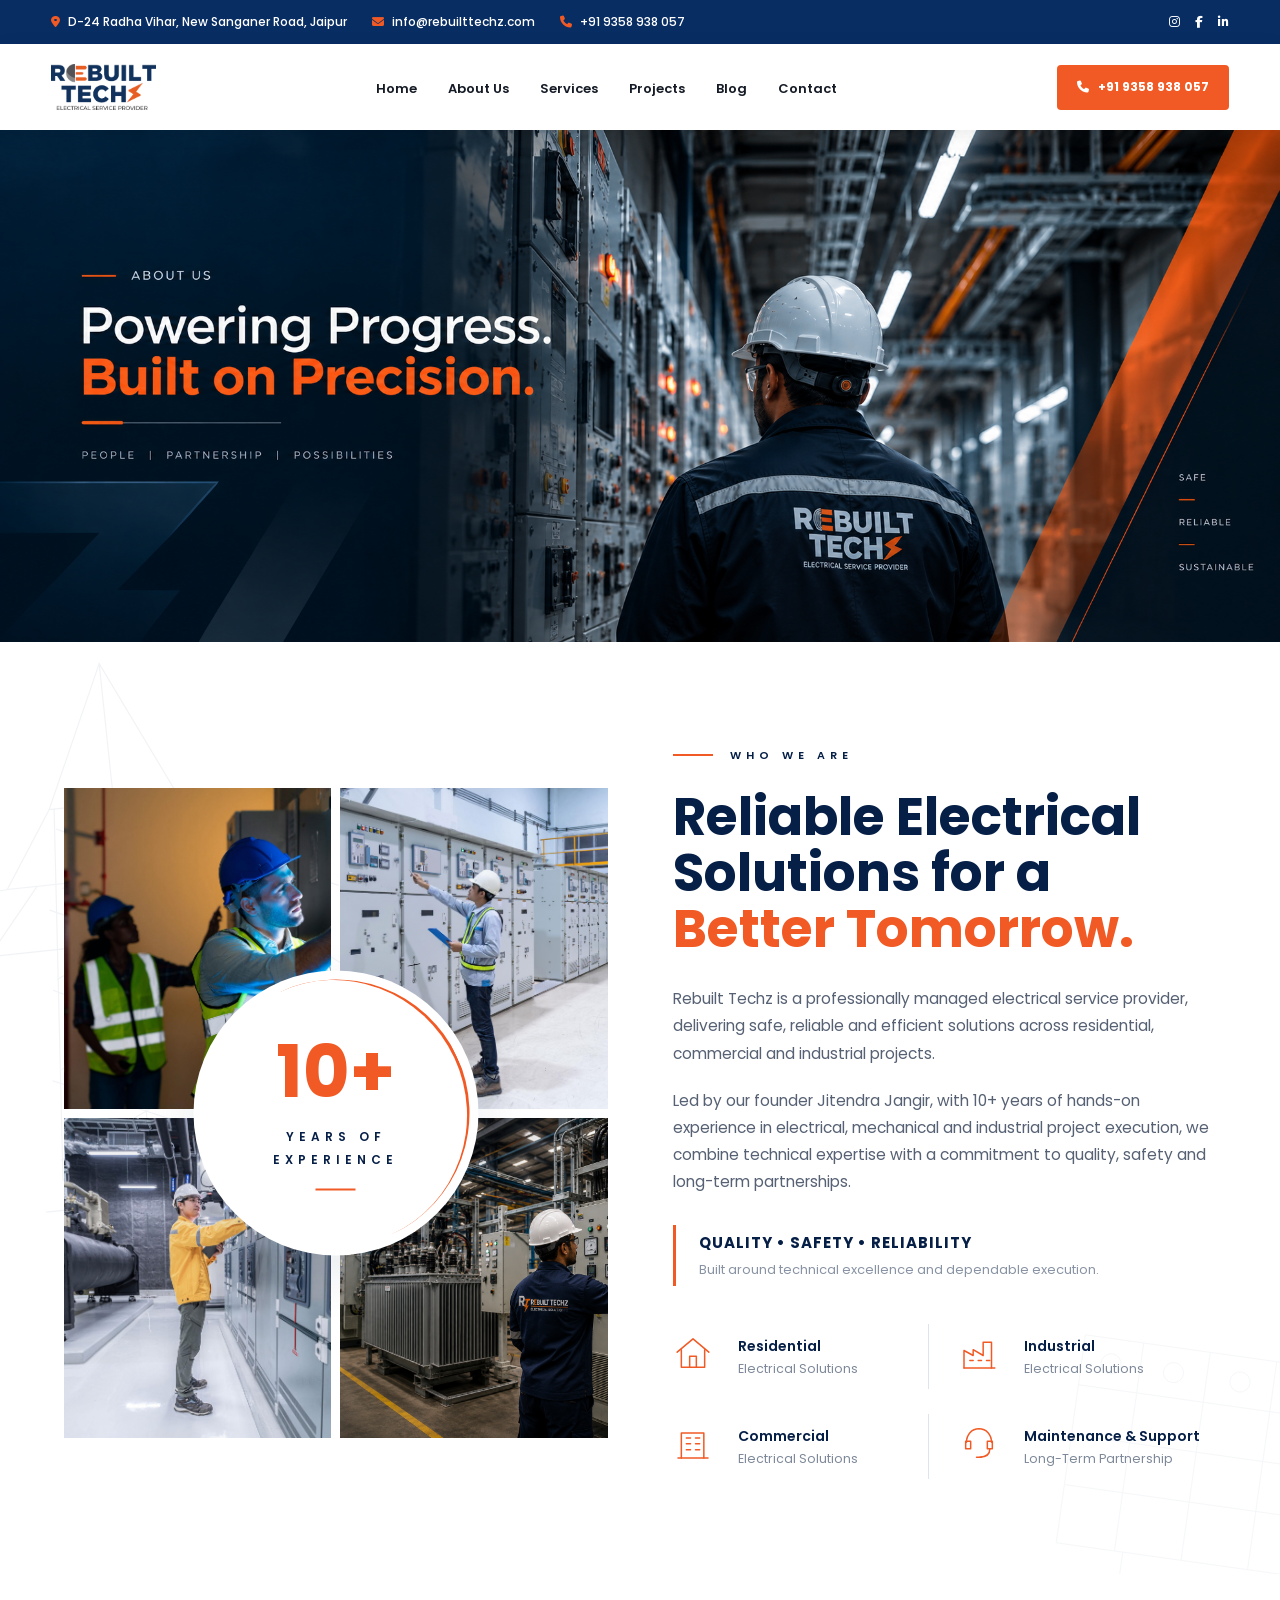
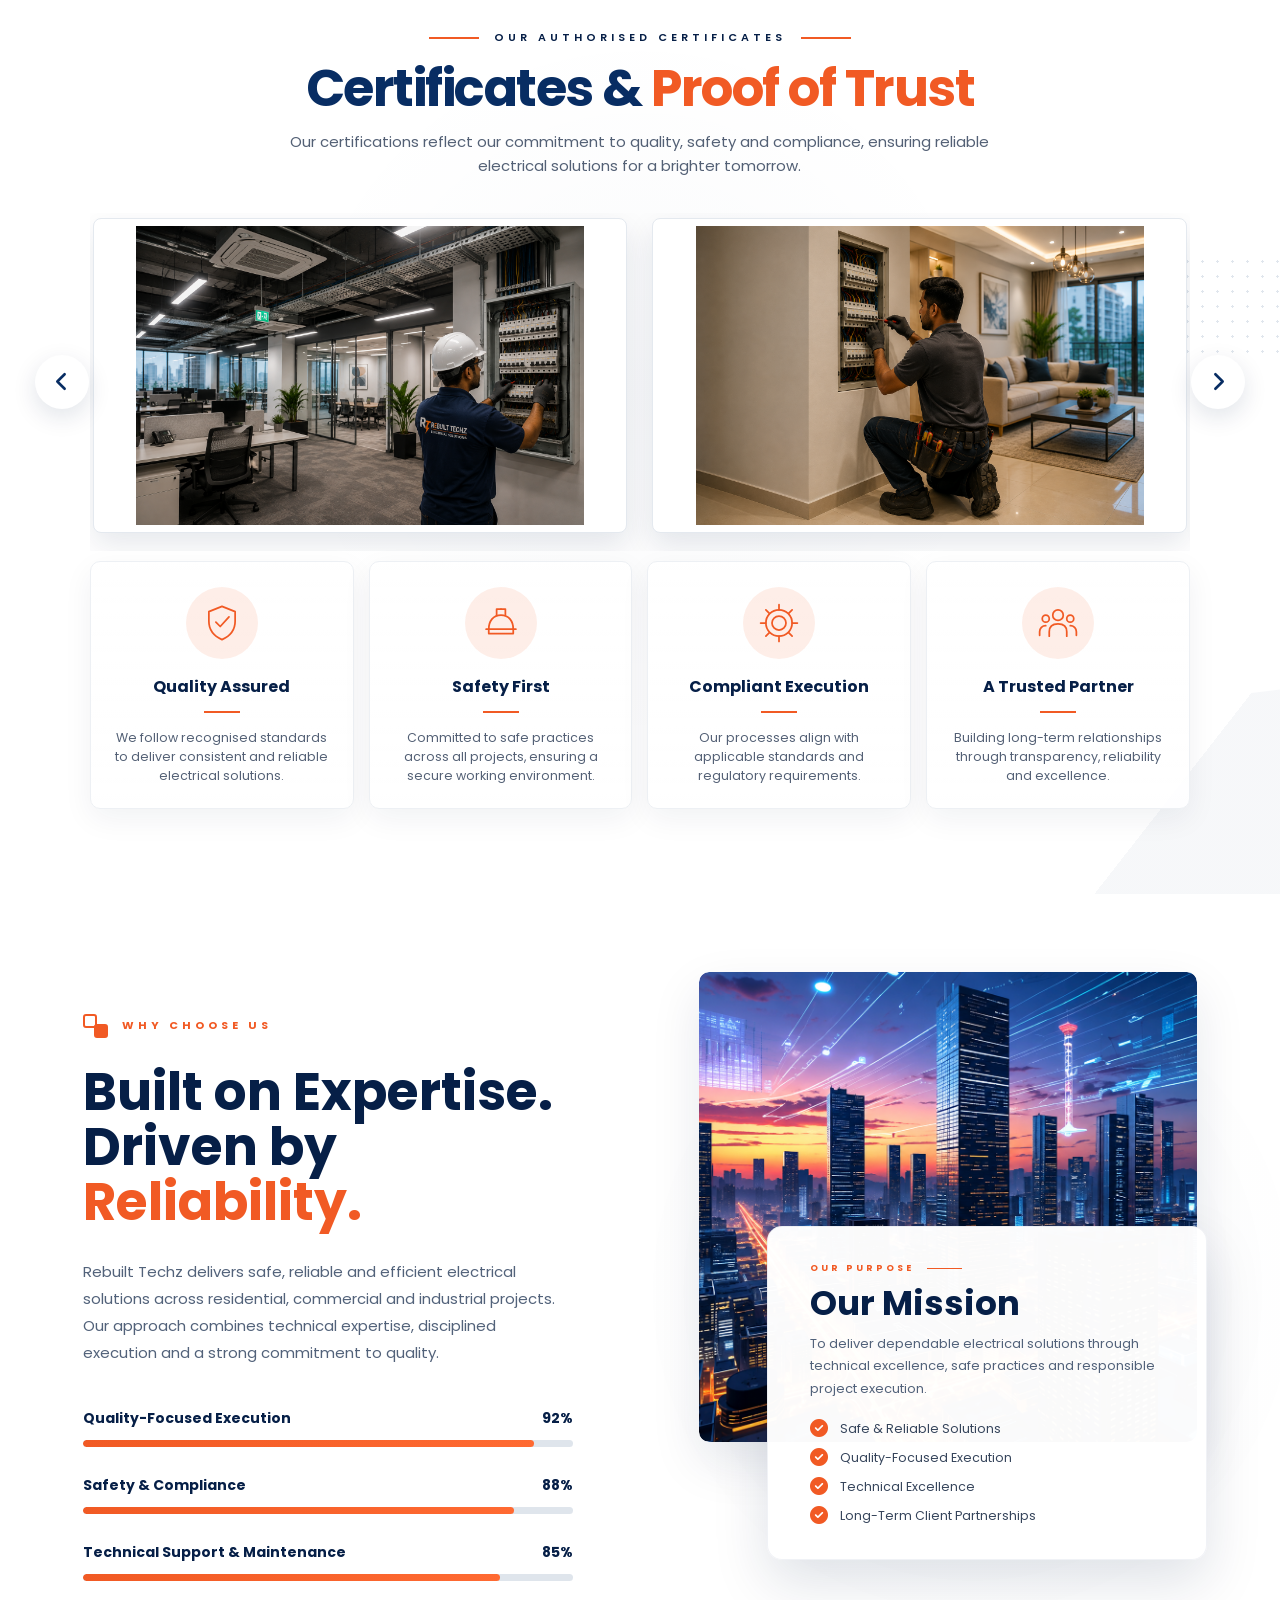
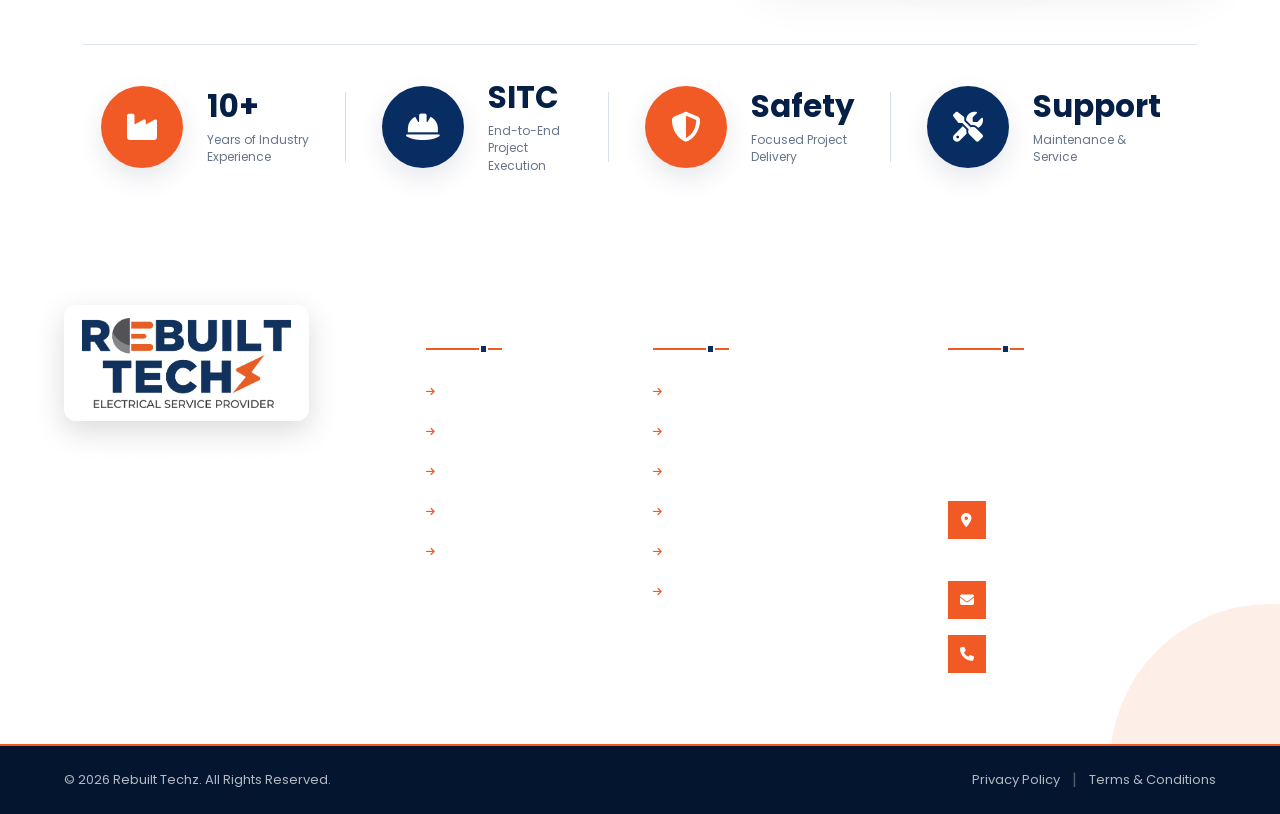
==== commit 2ce2be69: "hi" ====
--- a/about.html
+++ b/about.html
@@ -72,8 +72,8 @@
           <li><a href="about.html">About Us</a></li>
           <li><a href="services.html">Services</a></li>
           <li><a href="projects.html">Projects</a></li>
-          <li><a href="why-us.html">Why Us</a></li>
-          <li><a href="contact.html">Contact</a></li>
+          <li><a href="blog.html">Blog</a></li>
+          <li><a href="contactUs.html">Contact</a></li>
 
         </ul>
 
